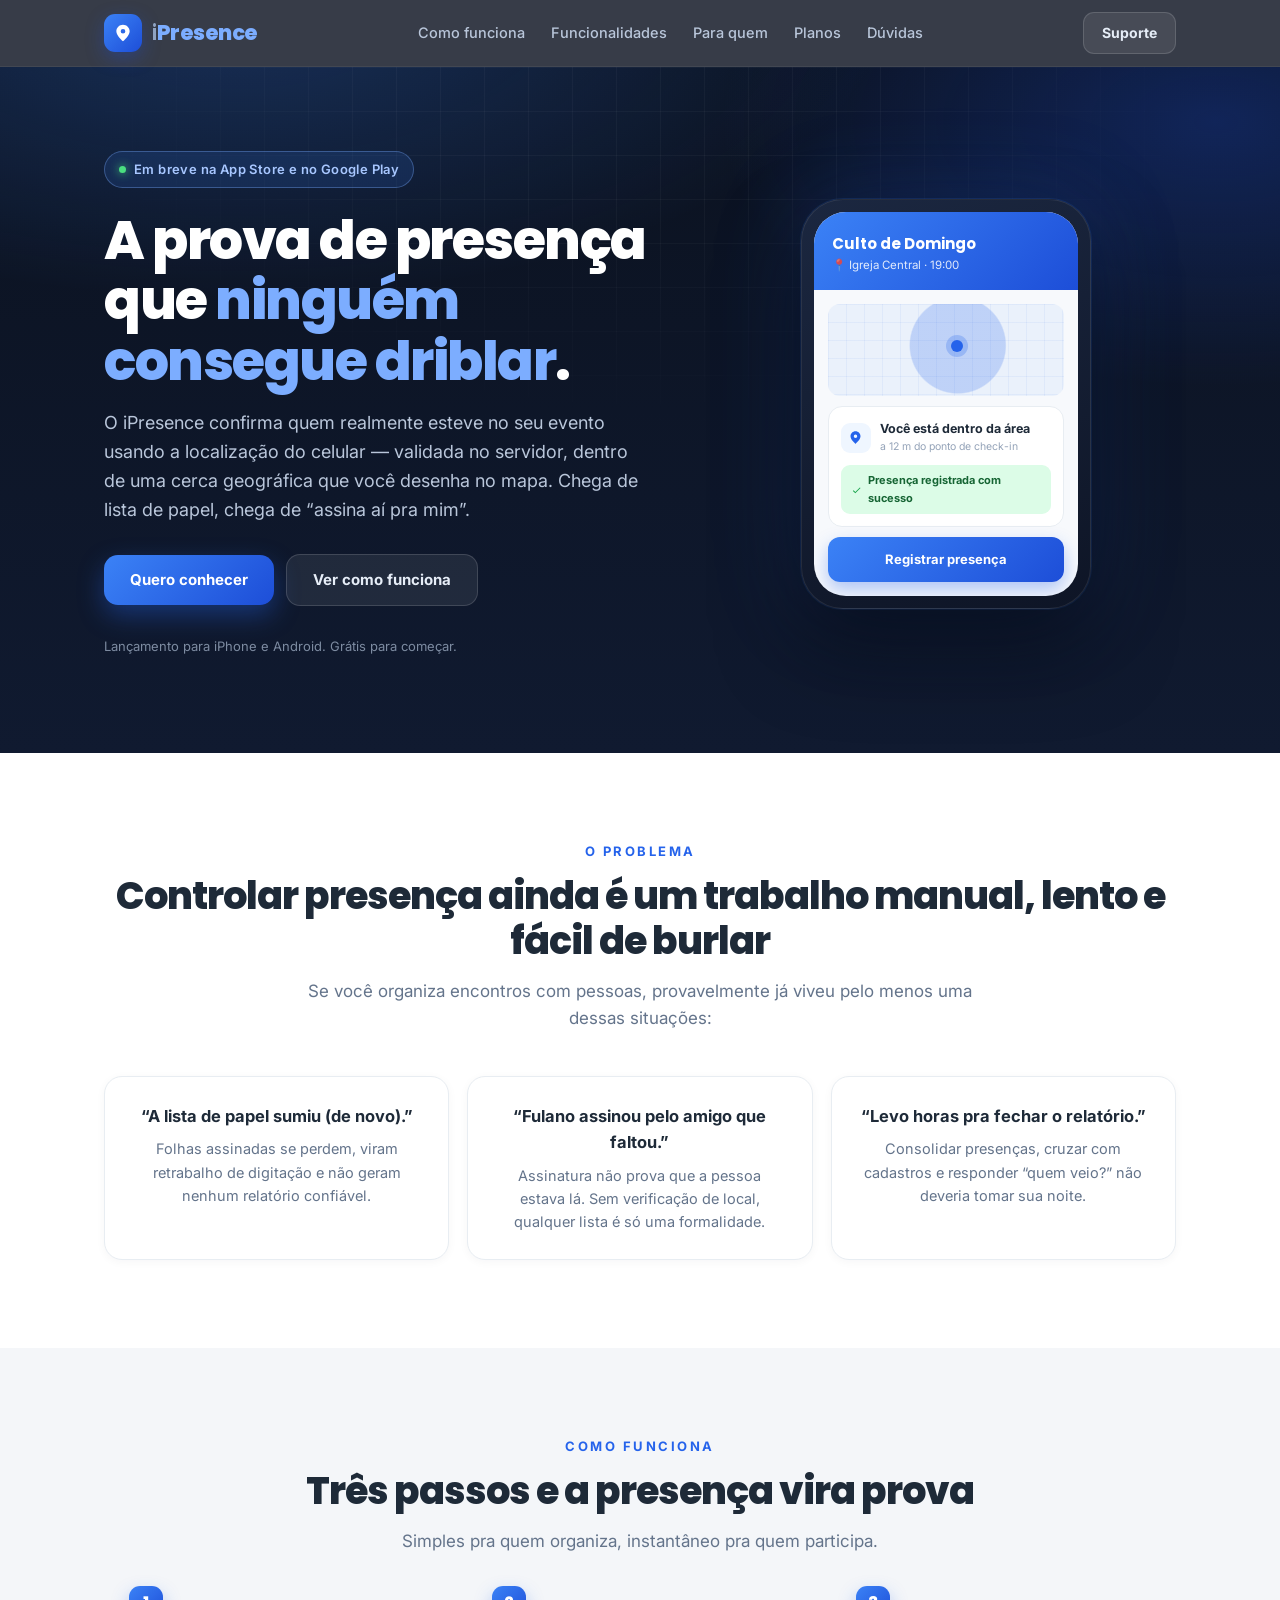
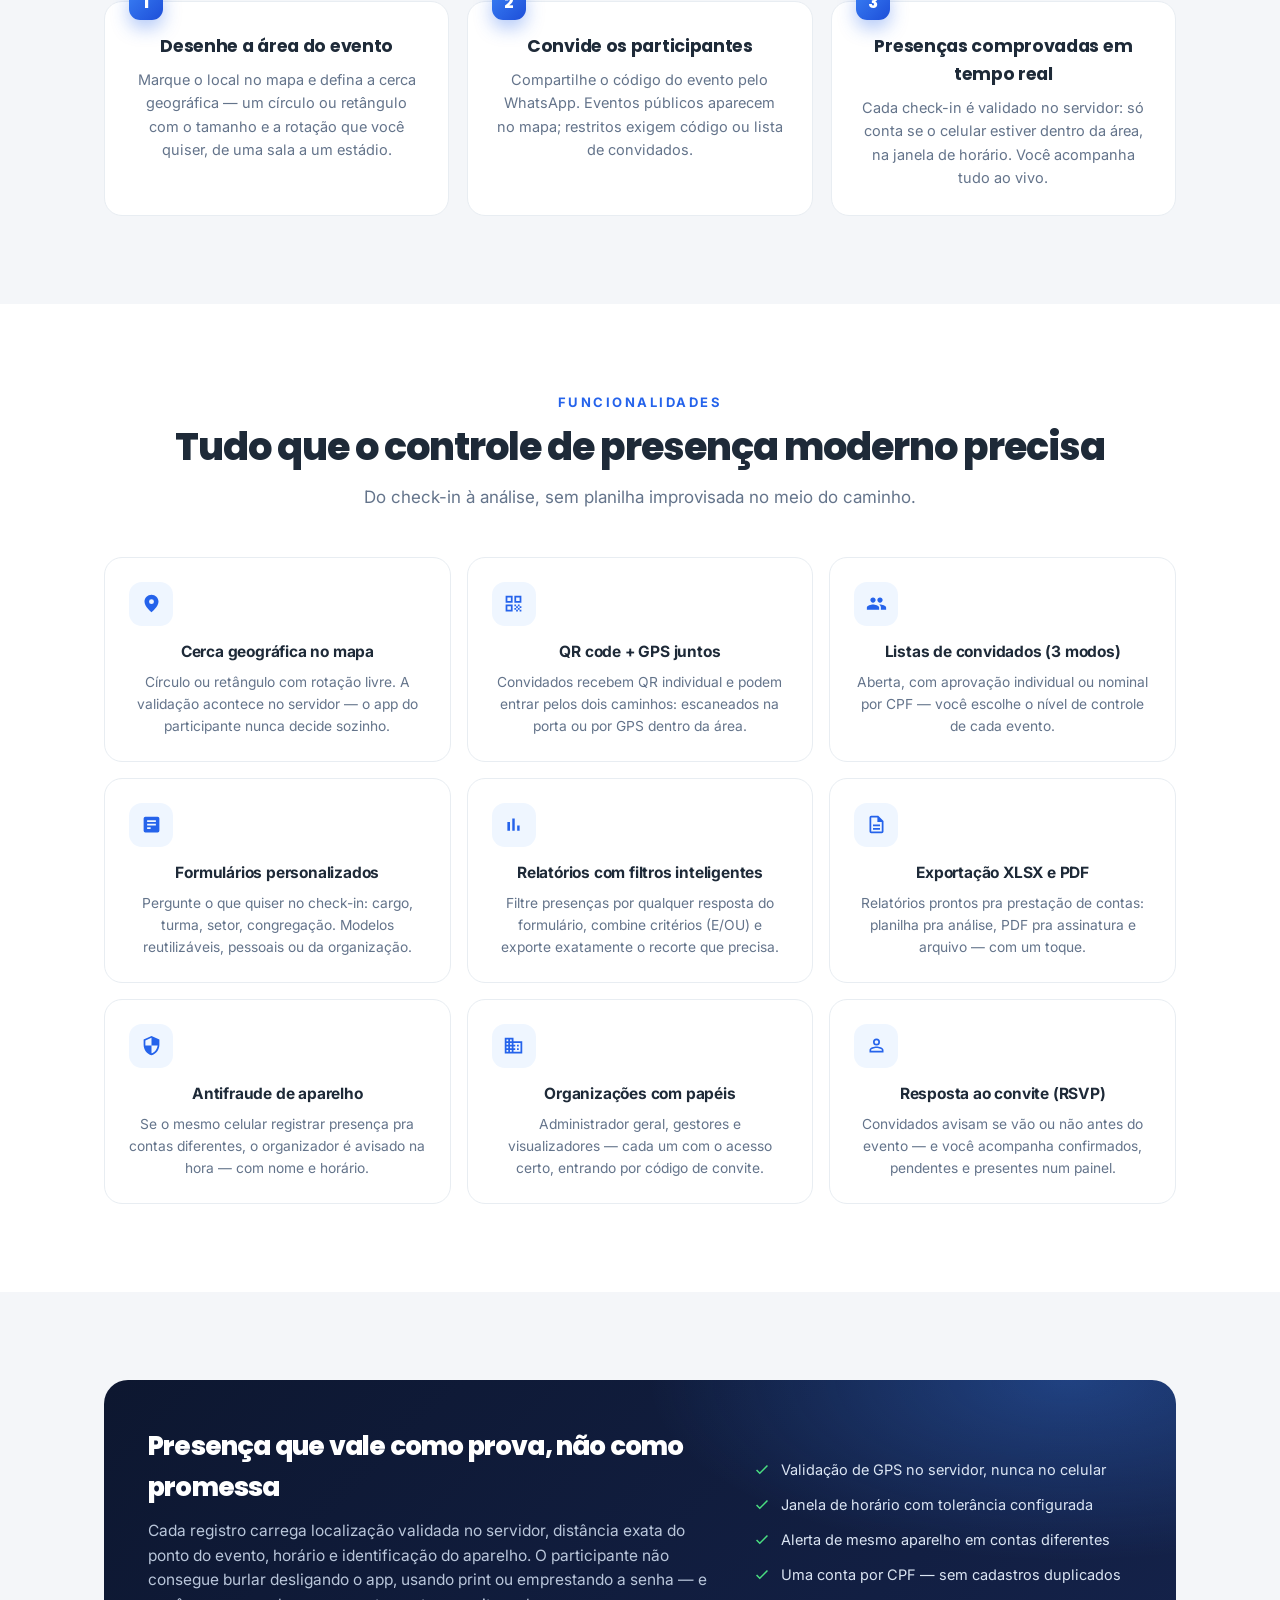
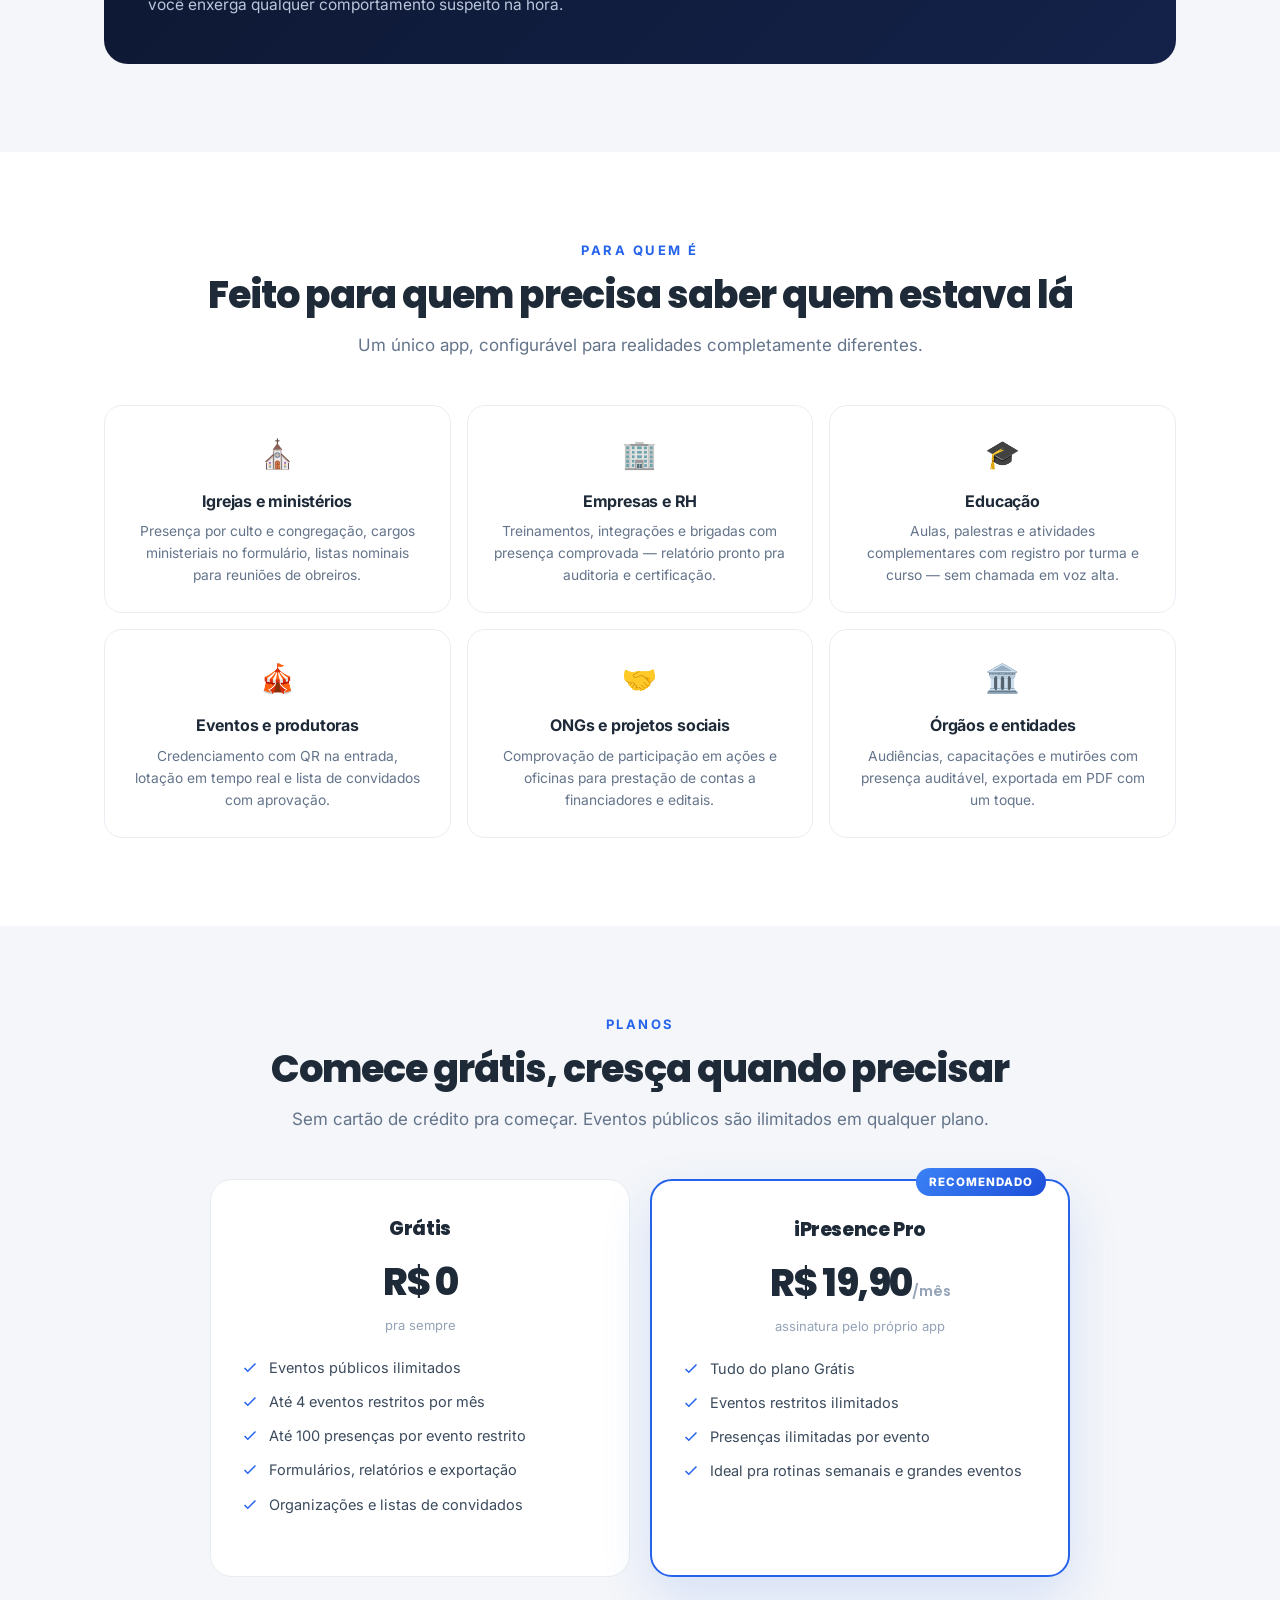
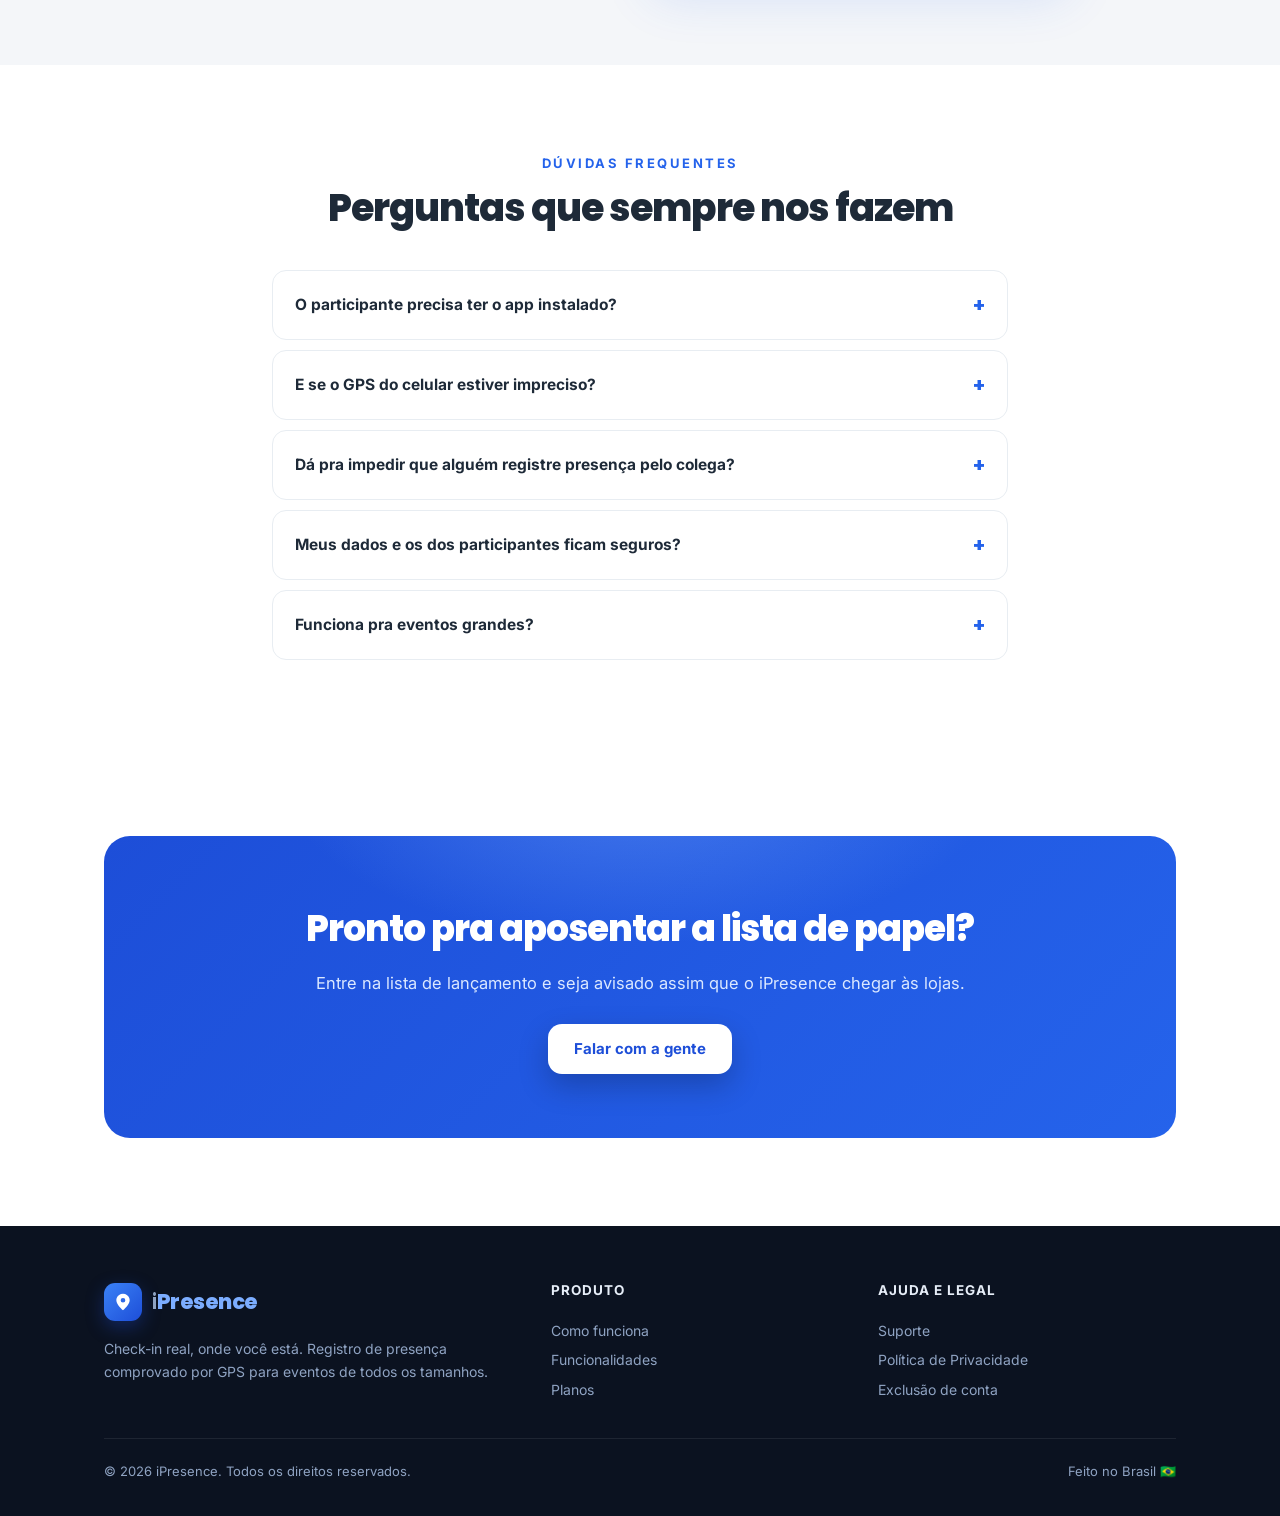
==== index.html @ e6506ba1 "Site comercial iPresence: home + privacidade + suporte + exclusao de conta" ====
<!DOCTYPE html>
<html lang="pt-BR">
<head>
  <meta charset="UTF-8" />
  <meta name="viewport" content="width=device-width, initial-scale=1" />
  <title>iPresence — Check-in real, onde você está</title>
  <meta name="description" content="Registro de presença em eventos comprovado por GPS. Cerca geográfica, QR code, listas de convidados, formulários personalizados e relatórios — para igrejas, empresas, escolas e eventos." />
  <meta property="og:title" content="iPresence — Check-in real, onde você está" />
  <meta property="og:description" content="Presença comprovada por GPS. Sem lista de papel, sem 'assina pra mim'." />
  <meta property="og:type" content="website" />
  <meta property="og:url" content="https://www.ipresence.com.br" />
  <link rel="icon" href="data:image/svg+xml,%3Csvg xmlns='http://www.w3.org/2000/svg' viewBox='0 0 64 64'%3E%3Crect width='64' height='64' rx='18' fill='%232563eb'/%3E%3Cpath d='M32 14c-8 0-14 6-14 14 0 10 14 22 14 22s14-12 14-22c0-8-6-14-14-14zm0 19a5 5 0 110-10 5 5 0 010 10z' fill='%23fff'/%3E%3C/svg%3E" />
  <link rel="preconnect" href="https://fonts.googleapis.com" />
  <link rel="preconnect" href="https://fonts.gstatic.com" crossorigin />
  <link href="https://fonts.googleapis.com/css2?family=Poppins:wght@600;700;800&family=Inter:wght@400;500;600;700&display=swap" rel="stylesheet" />
  <link rel="stylesheet" href="styles.css" />
</head>
<body>

<header class="site on-dark">
  <div class="wrap">
    <a class="brand" href="#">
      <span class="brand-badge" aria-hidden="true">
        <svg viewBox="0 0 24 24"><path d="M12 2C7.6 2 4 5.5 4 9.9 4 15.4 12 22 12 22s8-6.6 8-12.1C20 5.5 16.4 2 12 2zm0 10.7a2.8 2.8 0 110-5.6 2.8 2.8 0 010 5.6z"/></svg>
      </span>
      <span class="brand-name"><span class="i">i</span><span class="p">Presence</span></span>
    </a>
    <nav>
      <a href="#como-funciona">Como funciona</a>
      <a href="#funcionalidades">Funcionalidades</a>
      <a href="#segmentos">Para quem</a>
      <a href="#planos">Planos</a>
      <a href="#faq">Dúvidas</a>
    </nav>
    <a class="btn btn-ghost btn-sm" href="/suporte.html">Suporte</a>
  </div>
</header>

<!-- ═══ HERO ═══ -->
<section class="hero on-dark">
  <div class="wrap">
    <div>
      <span class="eyebrow"><span class="dot"></span> Em breve na App Store e no Google Play</span>
      <h1>A prova de presença que <em>ninguém consegue driblar</em>.</h1>
      <p class="lead">
        O iPresence confirma quem realmente esteve no seu evento usando a localização
        do celular — validada no servidor, dentro de uma cerca geográfica que você desenha
        no mapa. Chega de lista de papel, chega de “assina aí pra mim”.
      </p>
      <div class="cta-row">
        <a class="btn btn-primary" href="/suporte.html">Quero conhecer</a>
        <a class="btn btn-ghost" href="#como-funciona">Ver como funciona</a>
      </div>
      <p class="store-note">Lançamento para iPhone e Android. Grátis para começar.</p>
    </div>
    <div class="phone reveal">
      <div class="phone-screen">
        <div class="ps-head">
          <div class="t">Culto de Domingo</div>
          <div class="s">📍 Igreja Central · 19:00</div>
        </div>
        <div class="ps-body">
          <div class="ps-map"></div>
          <div class="ps-card">
            <div class="ps-row">
              <span class="ps-pin"><svg viewBox="0 0 24 24"><path d="M12 2C7.6 2 4 5.5 4 9.9 4 15.4 12 22 12 22s8-6.6 8-12.1C20 5.5 16.4 2 12 2zm0 10.7a2.8 2.8 0 110-5.6 2.8 2.8 0 010 5.6z"/></svg></span>
              <div>
                <div class="ps-name">Você está dentro da área</div>
                <div class="ps-meta">a 12 m do ponto de check-in</div>
              </div>
            </div>
            <div class="ps-ok">
              <svg viewBox="0 0 24 24"><path d="M9 16.2l-3.5-3.6L4 14.1 9 19 20 8l-1.4-1.4z"/></svg>
              Presença registrada com sucesso
            </div>
          </div>
          <div class="ps-btn">Registrar presença</div>
        </div>
      </div>
    </div>
  </div>
</section>

<!-- ═══ DOR ═══ -->
<section class="light" id="dor">
  <div class="wrap center reveal">
    <div class="kicker">O problema</div>
    <h2 class="title">Controlar presença ainda é um trabalho manual, lento e fácil de burlar</h2>
    <p class="sub">Se você organiza encontros com pessoas, provavelmente já viveu pelo menos uma dessas situações:</p>
    <div class="pains">
      <div class="pain reveal">
        <div class="q">“A lista de papel sumiu (de novo).”</div>
        <p>Folhas assinadas se perdem, viram retrabalho de digitação e não geram nenhum relatório confiável.</p>
      </div>
      <div class="pain reveal">
        <div class="q">“Fulano assinou pelo amigo que faltou.”</div>
        <p>Assinatura não prova que a pessoa estava lá. Sem verificação de local, qualquer lista é só uma formalidade.</p>
      </div>
      <div class="pain reveal">
        <div class="q">“Levo horas pra fechar o relatório.”</div>
        <p>Consolidar presenças, cruzar com cadastros e responder “quem veio?” não deveria tomar sua noite.</p>
      </div>
    </div>
  </div>
</section>

<!-- ═══ COMO FUNCIONA ═══ -->
<section class="light alt" id="como-funciona">
  <div class="wrap center reveal">
    <div class="kicker">Como funciona</div>
    <h2 class="title">Três passos e a presença vira prova</h2>
    <p class="sub">Simples pra quem organiza, instantâneo pra quem participa.</p>
    <div class="steps">
      <div class="step reveal">
        <span class="n">1</span>
        <h3>Desenhe a área do evento</h3>
        <p>Marque o local no mapa e defina a cerca geográfica — um círculo ou retângulo com o tamanho e a rotação que você quiser, de uma sala a um estádio.</p>
      </div>
      <div class="step reveal">
        <span class="n">2</span>
        <h3>Convide os participantes</h3>
        <p>Compartilhe o código do evento pelo WhatsApp. Eventos públicos aparecem no mapa; restritos exigem código ou lista de convidados.</p>
      </div>
      <div class="step reveal">
        <span class="n">3</span>
        <h3>Presenças comprovadas em tempo real</h3>
        <p>Cada check-in é validado no servidor: só conta se o celular estiver dentro da área, na janela de horário. Você acompanha tudo ao vivo.</p>
      </div>
    </div>
  </div>
</section>

<!-- ═══ FUNCIONALIDADES ═══ -->
<section class="light" id="funcionalidades">
  <div class="wrap center reveal">
    <div class="kicker">Funcionalidades</div>
    <h2 class="title">Tudo que o controle de presença moderno precisa</h2>
    <p class="sub">Do check-in à análise, sem planilha improvisada no meio do caminho.</p>
    <div class="features">
      <div class="feature reveal">
        <div class="ic"><svg viewBox="0 0 24 24"><path d="M12 2C7.6 2 4 5.5 4 9.9 4 15.4 12 22 12 22s8-6.6 8-12.1C20 5.5 16.4 2 12 2zm0 10.7a2.8 2.8 0 110-5.6 2.8 2.8 0 010 5.6z"/></svg></div>
        <h3>Cerca geográfica no mapa</h3>
        <p>Círculo ou retângulo com rotação livre. A validação acontece no servidor — o app do participante nunca decide sozinho.</p>
      </div>
      <div class="feature reveal">
        <div class="ic"><svg viewBox="0 0 24 24"><path d="M3 11h8V3H3v8zm2-6h4v4H5V5zM3 21h8v-8H3v8zm2-6h4v4H5v-4zM13 3v8h8V3h-8zm6 6h-4V5h4v4zM13 13h2v2h-2zM17 17h2v2h-2zM13 17h2v2h-2zM15 15h2v2h-2zM17 13h2v2h-2zM19 15h2v2h-2zM19 19h2v2h-2zM15 19h2v2h-2z"/></svg></div>
        <h3>QR code + GPS juntos</h3>
        <p>Convidados recebem QR individual e podem entrar pelos dois caminhos: escaneados na porta ou por GPS dentro da área.</p>
      </div>
      <div class="feature reveal">
        <div class="ic"><svg viewBox="0 0 24 24"><path d="M16 11c1.7 0 3-1.3 3-3s-1.3-3-3-3-3 1.3-3 3 1.3 3 3 3zm-8 0c1.7 0 3-1.3 3-3S9.7 5 8 5 5 6.3 5 8s1.3 3 3 3zm0 2c-2.3 0-7 1.2-7 3.5V19h14v-2.5c0-2.3-4.7-3.5-7-3.5zm8 0c-.3 0-.6 0-1 .1 1.2.8 2 2 2 3.4V19h6v-2.5c0-2.3-4.7-3.5-7-3.5z"/></svg></div>
        <h3>Listas de convidados (3 modos)</h3>
        <p>Aberta, com aprovação individual ou nominal por CPF — você escolhe o nível de controle de cada evento.</p>
      </div>
      <div class="feature reveal">
        <div class="ic"><svg viewBox="0 0 24 24"><path d="M19 3H5a2 2 0 00-2 2v14a2 2 0 002 2h14a2 2 0 002-2V5a2 2 0 00-2-2zm-8 14H7v-2h4v2zm6-4H7v-2h10v2zm0-4H7V7h10v2z"/></svg></div>
        <h3>Formulários personalizados</h3>
        <p>Pergunte o que quiser no check-in: cargo, turma, setor, congregação. Modelos reutilizáveis, pessoais ou da organização.</p>
      </div>
      <div class="feature reveal">
        <div class="ic"><svg viewBox="0 0 24 24"><path d="M5 9.2h3V19H5V9.2zM10.6 5h2.8v14h-2.8V5zm5.6 8H19v6h-2.8v-6z"/></svg></div>
        <h3>Relatórios com filtros inteligentes</h3>
        <p>Filtre presenças por qualquer resposta do formulário, combine critérios (E/OU) e exporte exatamente o recorte que precisa.</p>
      </div>
      <div class="feature reveal">
        <div class="ic"><svg viewBox="0 0 24 24"><path d="M14 2H6a2 2 0 00-2 2v16a2 2 0 002 2h12a2 2 0 002-2V8l-6-6zm4 18H6V4h7v5h5v11zM8 12h8v2H8v-2zm0 4h8v2H8v-2z"/></svg></div>
        <h3>Exportação XLSX e PDF</h3>
        <p>Relatórios prontos pra prestação de contas: planilha pra análise, PDF pra assinatura e arquivo — com um toque.</p>
      </div>
      <div class="feature reveal">
        <div class="ic"><svg viewBox="0 0 24 24"><path d="M12 1L3 5v6c0 5.6 3.8 10.7 9 12 5.2-1.3 9-6.4 9-12V5l-9-4zm0 10.9h7c-.5 4.1-3.3 7.9-7 9V12H5V6.3l7-3.1v8.7z"/></svg></div>
        <h3>Antifraude de aparelho</h3>
        <p>Se o mesmo celular registrar presença pra contas diferentes, o organizador é avisado na hora — com nome e horário.</p>
      </div>
      <div class="feature reveal">
        <div class="ic"><svg viewBox="0 0 24 24"><path d="M12 7V3H2v18h20V7H12zM6 19H4v-2h2v2zm0-4H4v-2h2v2zm0-4H4V9h2v2zm0-4H4V5h2v2zm4 12H8v-2h2v2zm0-4H8v-2h2v2zm0-4H8V9h2v2zm0-4H8V5h2v2zm10 12h-8v-2h2v-2h-2v-2h2v-2h-2V9h8v10zm-2-8h-2v2h2v-2zm0 4h-2v2h2v-2z"/></svg></div>
        <h3>Organizações com papéis</h3>
        <p>Administrador geral, gestores e visualizadores — cada um com o acesso certo, entrando por código de convite.</p>
      </div>
      <div class="feature reveal">
        <div class="ic"><svg viewBox="0 0 24 24"><path d="M12 5.9a2.1 2.1 0 110 4.2 2.1 2.1 0 010-4.2m0 9c3 0 6.1 1.5 6.1 2.1v1.1H5.9V17c0-.6 3.1-2.1 6.1-2.1M12 4a4 4 0 100 8 4 4 0 000-8zm0 9c-2.7 0-8 1.3-8 4v3h16v-3c0-2.7-5.3-4-8-4z"/></svg></div>
        <h3>Resposta ao convite (RSVP)</h3>
        <p>Convidados avisam se vão ou não antes do evento — e você acompanha confirmados, pendentes e presentes num painel.</p>
      </div>
    </div>
  </div>
</section>

<!-- ═══ ANTIFRAUDE BAND ═══ -->
<section class="light alt">
  <div class="wrap reveal">
    <div class="band">
      <div>
        <h3>Presença que vale como prova, não como promessa</h3>
        <p>
          Cada registro carrega localização validada no servidor, distância exata do ponto
          do evento, horário e identificação do aparelho. O participante não consegue burlar
          desligando o app, usando print ou emprestando a senha — e você enxerga qualquer
          comportamento suspeito na hora.
        </p>
      </div>
      <ul>
        <li><svg viewBox="0 0 24 24"><path d="M9 16.2l-3.5-3.6L4 14.1 9 19 20 8l-1.4-1.4z"/></svg> Validação de GPS no servidor, nunca no celular</li>
        <li><svg viewBox="0 0 24 24"><path d="M9 16.2l-3.5-3.6L4 14.1 9 19 20 8l-1.4-1.4z"/></svg> Janela de horário com tolerância configurada</li>
        <li><svg viewBox="0 0 24 24"><path d="M9 16.2l-3.5-3.6L4 14.1 9 19 20 8l-1.4-1.4z"/></svg> Alerta de mesmo aparelho em contas diferentes</li>
        <li><svg viewBox="0 0 24 24"><path d="M9 16.2l-3.5-3.6L4 14.1 9 19 20 8l-1.4-1.4z"/></svg> Uma conta por CPF — sem cadastros duplicados</li>
      </ul>
    </div>
  </div>
</section>

<!-- ═══ SEGMENTOS ═══ -->
<section class="light" id="segmentos">
  <div class="wrap center reveal">
    <div class="kicker">Para quem é</div>
    <h2 class="title">Feito para quem precisa saber quem estava lá</h2>
    <p class="sub">Um único app, configurável para realidades completamente diferentes.</p>
    <div class="segments">
      <div class="segment reveal">
        <div class="emoji">⛪</div>
        <h3>Igrejas e ministérios</h3>
        <p>Presença por culto e congregação, cargos ministeriais no formulário, listas nominais para reuniões de obreiros.</p>
      </div>
      <div class="segment reveal">
        <div class="emoji">🏢</div>
        <h3>Empresas e RH</h3>
        <p>Treinamentos, integrações e brigadas com presença comprovada — relatório pronto pra auditoria e certificação.</p>
      </div>
      <div class="segment reveal">
        <div class="emoji">🎓</div>
        <h3>Educação</h3>
        <p>Aulas, palestras e atividades complementares com registro por turma e curso — sem chamada em voz alta.</p>
      </div>
      <div class="segment reveal">
        <div class="emoji">🎪</div>
        <h3>Eventos e produtoras</h3>
        <p>Credenciamento com QR na entrada, lotação em tempo real e lista de convidados com aprovação.</p>
      </div>
      <div class="segment reveal">
        <div class="emoji">🤝</div>
        <h3>ONGs e projetos sociais</h3>
        <p>Comprovação de participação em ações e oficinas para prestação de contas a financiadores e editais.</p>
      </div>
      <div class="segment reveal">
        <div class="emoji">🏛️</div>
        <h3>Órgãos e entidades</h3>
        <p>Audiências, capacitações e mutirões com presença auditável, exportada em PDF com um toque.</p>
      </div>
    </div>
  </div>
</section>

<!-- ═══ PLANOS ═══ -->
<section class="light alt" id="planos">
  <div class="wrap center reveal">
    <div class="kicker">Planos</div>
    <h2 class="title">Comece grátis, cresça quando precisar</h2>
    <p class="sub">Sem cartão de crédito pra começar. Eventos públicos são ilimitados em qualquer plano.</p>
    <div class="plans">
      <div class="plan reveal">
        <h3>Grátis</h3>
        <div class="price">R$ 0</div>
        <div class="per">pra sempre</div>
        <ul>
          <li><svg viewBox="0 0 24 24"><path d="M9 16.2l-3.5-3.6L4 14.1 9 19 20 8l-1.4-1.4z"/></svg> Eventos públicos ilimitados</li>
          <li><svg viewBox="0 0 24 24"><path d="M9 16.2l-3.5-3.6L4 14.1 9 19 20 8l-1.4-1.4z"/></svg> Até 4 eventos restritos por mês</li>
          <li><svg viewBox="0 0 24 24"><path d="M9 16.2l-3.5-3.6L4 14.1 9 19 20 8l-1.4-1.4z"/></svg> Até 100 presenças por evento restrito</li>
          <li><svg viewBox="0 0 24 24"><path d="M9 16.2l-3.5-3.6L4 14.1 9 19 20 8l-1.4-1.4z"/></svg> Formulários, relatórios e exportação</li>
          <li><svg viewBox="0 0 24 24"><path d="M9 16.2l-3.5-3.6L4 14.1 9 19 20 8l-1.4-1.4z"/></svg> Organizações e listas de convidados</li>
        </ul>
      </div>
      <div class="plan pro reveal">
        <span class="tag">RECOMENDADO</span>
        <h3>iPresence Pro</h3>
        <div class="price">R$ 19,90<small>/mês</small></div>
        <div class="per">assinatura pelo próprio app</div>
        <ul>
          <li><svg viewBox="0 0 24 24"><path d="M9 16.2l-3.5-3.6L4 14.1 9 19 20 8l-1.4-1.4z"/></svg> Tudo do plano Grátis</li>
          <li><svg viewBox="0 0 24 24"><path d="M9 16.2l-3.5-3.6L4 14.1 9 19 20 8l-1.4-1.4z"/></svg> Eventos restritos ilimitados</li>
          <li><svg viewBox="0 0 24 24"><path d="M9 16.2l-3.5-3.6L4 14.1 9 19 20 8l-1.4-1.4z"/></svg> Presenças ilimitadas por evento</li>
          <li><svg viewBox="0 0 24 24"><path d="M9 16.2l-3.5-3.6L4 14.1 9 19 20 8l-1.4-1.4z"/></svg> Ideal pra rotinas semanais e grandes eventos</li>
        </ul>
      </div>
    </div>
  </div>
</section>

<!-- ═══ FAQ ═══ -->
<section class="light" id="faq">
  <div class="wrap center reveal">
    <div class="kicker">Dúvidas frequentes</div>
    <h2 class="title">Perguntas que sempre nos fazem</h2>
    <div class="faq">
      <details class="reveal">
        <summary>O participante precisa ter o app instalado?</summary>
        <p>Sim — é o app que comprova a localização com segurança. O cadastro é gratuito, leva menos de um minuto e vale pra qualquer evento que a pessoa participar depois.</p>
      </details>
      <details class="reveal">
        <summary>E se o GPS do celular estiver impreciso?</summary>
        <p>Você controla o tamanho da cerca do evento — dá pra acomodar a imprecisão típica do GPS. A distância exata de cada registro fica salva no relatório, com transparência total.</p>
      </details>
      <details class="reveal">
        <summary>Dá pra impedir que alguém registre presença pelo colega?</summary>
        <p>Cada conta é única por CPF, e o iPresence detecta quando o mesmo aparelho registra presença pra contas diferentes no mesmo evento — o organizador é alertado com nome e horário.</p>
      </details>
      <details class="reveal">
        <summary>Meus dados e os dos participantes ficam seguros?</summary>
        <p>Sim. A localização só é registrada no momento do check-in (nunca rastreamos em segundo plano), os dados trafegam criptografados e seguimos a LGPD. Veja a <a href="/privacidade.html">Política de Privacidade</a>.</p>
      </details>
      <details class="reveal">
        <summary>Funciona pra eventos grandes?</summary>
        <p>Sim — cercas de até vários quilômetros, credenciamento por QR na entrada, lotação em tempo real e relatórios que aguentam milhares de registros.</p>
      </details>
    </div>
  </div>
</section>

<!-- ═══ CTA FINAL ═══ -->
<section class="light">
  <div class="wrap reveal">
    <div class="cta-final">
      <h2>Pronto pra aposentar a lista de papel?</h2>
      <p>Entre na lista de lançamento e seja avisado assim que o iPresence chegar às lojas.</p>
      <a class="btn btn-primary" href="/suporte.html">Falar com a gente</a>
    </div>
  </div>
</section>

<footer class="site on-dark">
  <div class="wrap">
    <div class="cols">
      <div>
        <a class="brand" href="#">
          <span class="brand-badge" aria-hidden="true">
            <svg viewBox="0 0 24 24"><path d="M12 2C7.6 2 4 5.5 4 9.9 4 15.4 12 22 12 22s8-6.6 8-12.1C20 5.5 16.4 2 12 2zm0 10.7a2.8 2.8 0 110-5.6 2.8 2.8 0 010 5.6z"/></svg>
          </span>
          <span class="brand-name"><span class="i">i</span><span class="p">Presence</span></span>
        </a>
        <p style="margin-top:14px;font-size:14px;max-width:26rem;">
          Check-in real, onde você está. Registro de presença comprovado por GPS
          para eventos de todos os tamanhos.
        </p>
      </div>
      <div>
        <h4>Produto</h4>
        <ul>
          <li><a href="#como-funciona">Como funciona</a></li>
          <li><a href="#funcionalidades">Funcionalidades</a></li>
          <li><a href="#planos">Planos</a></li>
        </ul>
      </div>
      <div>
        <h4>Ajuda e legal</h4>
        <ul>
          <li><a href="/suporte.html">Suporte</a></li>
          <li><a href="/privacidade.html">Política de Privacidade</a></li>
          <li><a href="/exclusao-de-conta.html">Exclusão de conta</a></li>
        </ul>
      </div>
    </div>
    <div class="foot-note">
      <span>© 2026 iPresence. Todos os direitos reservados.</span>
      <span>Feito no Brasil 🇧🇷</span>
    </div>
  </div>
</footer>

<script>
  // revela as seções conforme entram na tela
  const io = new IntersectionObserver(
    (entries) => entries.forEach((e) => e.isIntersecting && e.target.classList.add("in")),
    { threshold: 0.12 }
  );
  document.querySelectorAll(".reveal").forEach((el) => io.observe(el));
</script>
</body>
</html>
---- styles.css ----
/* ── iPresence — identidade do site ─────────────────────────────── */
:root {
  --navy: #0b1220;
  --navy-2: #101a30;
  --blue: #2563eb;
  --blue-2: #3b82f6;
  --blue-3: #1d4ed8;
  --ink: #1e2a38;
  --slate: #64748b;
  --slate-3: #94a3b8;
  --mist: #f4f6f9;
  --line: #e8edf2;
  --white: #ffffff;
  --radius: 18px;
  --brand: "Poppins", sans-serif;
  --body: "Inter", system-ui, sans-serif;
}

* { margin: 0; padding: 0; box-sizing: border-box; }
html { scroll-behavior: smooth; }
body {
  font-family: var(--body);
  color: var(--ink);
  background: var(--white);
  line-height: 1.6;
  -webkit-font-smoothing: antialiased;
}
img, svg { display: block; max-width: 100%; }
a { color: inherit; text-decoration: none; }
ul { list-style: none; }

.wrap { max-width: 1120px; margin: 0 auto; padding: 0 24px; }

/* ── marca ── */
.brand { display: inline-flex; align-items: center; gap: 10px; }
.brand-badge {
  width: 38px; height: 38px; border-radius: 11px; flex: none;
  display: grid; place-items: center;
  background: linear-gradient(135deg, var(--blue-2), var(--blue-3));
  box-shadow: 0 6px 18px rgba(29, 78, 216, 0.35);
}
.brand-badge svg { width: 20px; height: 20px; fill: #fff; }
.brand-name { font-family: var(--brand); letter-spacing: -0.5px; font-size: 21px; }
.brand-name .i { font-weight: 600; color: var(--slate-3); }
.brand-name .p { font-weight: 800; color: var(--blue); }
.on-dark .brand-name .i { color: #8fa3c2; }
.on-dark .brand-name .p { color: #7cadff; }

/* ── header ── */
header.site {
  position: sticky; top: 0; z-index: 50;
  background: rgba(11, 18, 32, 0.82);
  backdrop-filter: blur(12px);
  border-bottom: 1px solid rgba(255, 255, 255, 0.06);
}
header.site .wrap { display: flex; align-items: center; justify-content: space-between; height: 66px; }
header.site nav { display: flex; gap: 26px; }
header.site nav a { color: #b9c6da; font-size: 14.5px; font-weight: 500; transition: color .2s; }
header.site nav a:hover { color: #fff; }
.btn {
  display: inline-flex; align-items: center; justify-content: center; gap: 8px;
  border-radius: 14px; padding: 13px 26px; font-weight: 700; font-size: 15px;
  transition: transform .15s, box-shadow .2s, background .2s; cursor: pointer; border: 0;
}
.btn-primary {
  background: linear-gradient(135deg, var(--blue-2), var(--blue-3)); color: #fff;
  box-shadow: 0 10px 26px rgba(37, 99, 235, 0.38);
}
.btn-primary:hover { transform: translateY(-2px); box-shadow: 0 14px 32px rgba(37, 99, 235, 0.45); }
.btn-ghost { background: rgba(255,255,255,0.08); color: #e6edf7; border: 1px solid rgba(255,255,255,0.14); }
.btn-ghost:hover { background: rgba(255,255,255,0.14); }
.btn-sm { padding: 9px 18px; font-size: 14px; border-radius: 11px; }

/* ── hero ── */
.hero {
  position: relative; overflow: hidden; color: #fff;
  background:
    radial-gradient(1100px 500px at 18% -10%, rgba(59, 130, 246, 0.28), transparent 60%),
    radial-gradient(900px 480px at 95% 8%, rgba(29, 78, 216, 0.30), transparent 55%),
    linear-gradient(180deg, var(--navy) 0%, var(--navy-2) 100%);
}
.hero::before {
  content: ""; position: absolute; inset: 0; pointer-events: none;
  background-image:
    linear-gradient(rgba(255,255,255,0.035) 1px, transparent 1px),
    linear-gradient(90deg, rgba(255,255,255,0.035) 1px, transparent 1px);
  background-size: 44px 44px;
  mask-image: radial-gradient(800px 500px at 50% 0%, #000 30%, transparent 75%);
}
.hero .wrap {
  position: relative; display: grid; grid-template-columns: 1.1fr 0.9fr;
  gap: 48px; align-items: center; padding-top: 84px; padding-bottom: 96px;
}
.eyebrow {
  display: inline-flex; align-items: center; gap: 8px;
  background: rgba(59, 130, 246, 0.14); border: 1px solid rgba(124, 173, 255, 0.35);
  color: #a8c7ff; font-size: 13px; font-weight: 600; letter-spacing: 0.4px;
  padding: 7px 14px; border-radius: 999px; margin-bottom: 22px;
}
.eyebrow .dot { width: 7px; height: 7px; border-radius: 50%; background: #4ade80; box-shadow: 0 0 10px #4ade80; }
.hero h1 {
  font-family: var(--brand); font-weight: 800; letter-spacing: -1.5px;
  font-size: clamp(34px, 5vw, 54px); line-height: 1.12; margin-bottom: 18px;
}
.hero h1 em { font-style: normal; color: #7cadff; }
.hero .lead { color: #b9c6da; font-size: 18px; max-width: 34rem; margin-bottom: 30px; }
.hero .cta-row { display: flex; flex-wrap: wrap; gap: 12px; align-items: center; margin-bottom: 30px; }
.store-note { color: #7d8ba1; font-size: 13px; }
.hero-stats { display: flex; gap: 34px; }
.hero-stats b { display: block; font-family: var(--brand); font-size: 22px; letter-spacing: -0.5px; }
.hero-stats span { color: #8fa3c2; font-size: 13px; }

/* mockup de celular em CSS puro */
.phone {
  width: 290px; margin: 0 auto; border-radius: 42px; padding: 12px;
  background: linear-gradient(160deg, #1b2740, #0e1526);
  border: 1px solid rgba(255,255,255,0.09);
  box-shadow: 0 40px 80px rgba(0, 0, 0, 0.5), 0 0 0 1px rgba(59,130,246,.15), 0 0 90px rgba(37, 99, 235, 0.22);
  transform: rotate(2.5deg);
}
.phone-screen { border-radius: 32px; overflow: hidden; background: #f7f9fc; }
.ps-head { background: linear-gradient(135deg, var(--blue-2), var(--blue-3)); color: #fff; padding: 20px 18px 16px; }
.ps-head .t { font-family: var(--brand); font-weight: 700; font-size: 15px; }
.ps-head .s { font-size: 11.5px; opacity: 0.85; }
.ps-body { padding: 14px; display: grid; gap: 10px; }
.ps-card { background: #fff; border: 1px solid var(--line); border-radius: 14px; padding: 12px; }
.ps-row { display: flex; align-items: center; gap: 9px; }
.ps-pin { width: 30px; height: 30px; border-radius: 9px; background: #eff6ff; display: grid; place-items: center; }
.ps-pin svg { width: 15px; height: 15px; fill: var(--blue); }
.ps-name { font-size: 12.5px; font-weight: 700; color: var(--ink); }
.ps-meta { font-size: 10.5px; color: var(--slate-3); }
.ps-ok {
  margin-top: 9px; background: #dcfce7; color: #166534; border-radius: 9px;
  font-size: 11px; font-weight: 700; padding: 7px 10px; display: flex; gap: 6px; align-items: center;
}
.ps-ok svg { width: 12px; height: 12px; fill: #16a34a; }
.ps-btn {
  background: linear-gradient(135deg, var(--blue-2), var(--blue-3)); color: #fff; text-align: center;
  border-radius: 12px; padding: 12px; font-weight: 700; font-size: 13px;
  box-shadow: 0 8px 18px rgba(37, 99, 235, 0.35);
}
.ps-map {
  height: 92px; border-radius: 12px; position: relative; overflow: hidden;
  background:
    radial-gradient(circle at 55% 45%, rgba(37, 99, 235, 0.22) 0 34%, transparent 35%),
    linear-gradient(rgba(37,99,235,0.06) 1px, transparent 1px),
    linear-gradient(90deg, rgba(37,99,235,0.06) 1px, transparent 1px),
    #eaf1fb;
  background-size: auto, 18px 18px, 18px 18px, auto;
}
.ps-map::after {
  content: ""; position: absolute; left: 55%; top: 45%; width: 12px; height: 12px;
  transform: translate(-50%, -50%); border-radius: 50%;
  background: var(--blue); box-shadow: 0 0 0 5px rgba(37, 99, 235, 0.25);
}

/* ── seções claras ── */
section.light { padding: 88px 0; }
section.alt { background: var(--mist); }
.kicker {
  font-size: 13px; font-weight: 700; letter-spacing: 2.5px; text-transform: uppercase;
  color: var(--blue); margin-bottom: 12px;
}
h2.title {
  font-family: var(--brand); font-weight: 800; letter-spacing: -1px;
  font-size: clamp(26px, 3.6vw, 38px); line-height: 1.18; margin-bottom: 14px;
}
.sub { color: var(--slate); font-size: 17px; max-width: 44rem; }
.center { text-align: center; }
.center .sub { margin: 0 auto; }

/* dores */
.pains { display: grid; grid-template-columns: repeat(3, 1fr); gap: 18px; margin-top: 44px; }
.pain {
  background: #fff; border: 1px solid var(--line); border-radius: var(--radius);
  padding: 26px; box-shadow: 0 2px 10px rgba(15, 23, 42, 0.04);
}
.pain .q { font-weight: 700; font-size: 16.5px; margin-bottom: 8px; }
.pain p { color: var(--slate); font-size: 14.5px; }

/* passos */
.steps { display: grid; grid-template-columns: repeat(3, 1fr); gap: 18px; margin-top: 46px; }
.step {
  position: relative; background: #fff; border: 1px solid var(--line);
  border-radius: var(--radius); padding: 30px 26px 26px;
}
.step .n {
  position: absolute; top: -16px; left: 24px; width: 34px; height: 34px; border-radius: 11px;
  display: grid; place-items: center; color: #fff; font-family: var(--brand); font-weight: 800;
  background: linear-gradient(135deg, var(--blue-2), var(--blue-3));
  box-shadow: 0 8px 18px rgba(37, 99, 235, 0.35);
}
.step h3 { font-family: var(--brand); font-weight: 700; letter-spacing: -0.3px; font-size: 17.5px; margin-bottom: 8px; }
.step p { color: var(--slate); font-size: 14.5px; }

/* funcionalidades */
.features { display: grid; grid-template-columns: repeat(3, 1fr); gap: 16px; margin-top: 46px; }
.feature {
  background: #fff; border: 1px solid var(--line); border-radius: var(--radius);
  padding: 24px; transition: transform .18s, box-shadow .2s, border-color .2s;
}
.feature:hover { transform: translateY(-4px); box-shadow: 0 16px 34px rgba(15, 23, 42, 0.08); border-color: #cfdcff; }
.feature .ic {
  width: 44px; height: 44px; border-radius: 13px; display: grid; place-items: center;
  background: #eff6ff; margin-bottom: 14px;
}
.feature .ic svg { width: 21px; height: 21px; fill: var(--blue); }
.feature h3 { font-size: 15.5px; font-weight: 700; margin-bottom: 6px; letter-spacing: -0.2px; }
.feature p { color: var(--slate); font-size: 13.8px; }

/* faixa antifraude */
.band {
  color: #fff; border-radius: 24px; padding: 46px 44px; position: relative; overflow: hidden;
  background:
    radial-gradient(700px 300px at 90% 0%, rgba(59, 130, 246, 0.35), transparent 60%),
    linear-gradient(135deg, #0d1730, #14224a);
  display: grid; grid-template-columns: 1.2fr 0.8fr; gap: 36px; align-items: center;
}
.band h3 { font-family: var(--brand); font-weight: 800; letter-spacing: -0.8px; font-size: 26px; margin-bottom: 10px; }
.band p { color: #b9c6da; font-size: 15.5px; }
.band ul { display: grid; gap: 12px; }
.band li { display: flex; gap: 10px; align-items: flex-start; font-size: 14.5px; color: #dbe5f3; }
.band li svg { width: 18px; height: 18px; fill: #4ade80; flex: none; margin-top: 2px; }

/* segmentos */
.segments { display: grid; grid-template-columns: repeat(3, 1fr); gap: 16px; margin-top: 46px; }
.segment {
  border-radius: var(--radius); padding: 26px; background: #fff; border: 1px solid var(--line);
  transition: transform .18s, box-shadow .2s;
}
.segment:hover { transform: translateY(-4px); box-shadow: 0 16px 34px rgba(15, 23, 42, 0.08); }
.segment .emoji { font-size: 28px; margin-bottom: 12px; }
.segment h3 { font-size: 16px; font-weight: 700; margin-bottom: 6px; letter-spacing: -0.2px; }
.segment p { color: var(--slate); font-size: 13.8px; }

/* planos */
.plans { display: grid; grid-template-columns: repeat(2, minmax(0, 420px)); justify-content: center; gap: 20px; margin-top: 46px; }
.plan { background: #fff; border: 1px solid var(--line); border-radius: 22px; padding: 34px 30px; position: relative; }
.plan.pro { border: 2px solid var(--blue); box-shadow: 0 20px 50px rgba(37, 99, 235, 0.15); }
.plan .tag {
  position: absolute; top: -13px; right: 22px; background: linear-gradient(135deg, var(--blue-2), var(--blue-3));
  color: #fff; font-size: 11.5px; font-weight: 800; letter-spacing: 1px; padding: 5px 13px; border-radius: 999px;
}
.plan h3 { font-family: var(--brand); font-weight: 800; font-size: 19px; letter-spacing: -0.4px; }
.plan .price { font-family: var(--brand); font-weight: 800; font-size: 38px; letter-spacing: -1.5px; margin: 8px 0 2px; }
.plan .price small { font-size: 14px; color: var(--slate-3); font-weight: 600; letter-spacing: 0; }
.plan .per { color: var(--slate-3); font-size: 13px; margin-bottom: 20px; }
.plan ul { display: grid; gap: 11px; margin-bottom: 26px; }
.plan li { display: flex; gap: 10px; align-items: flex-start; font-size: 14.5px; color: #3b4a5c; }
.plan li svg { width: 18px; height: 18px; fill: var(--blue); flex: none; margin-top: 2px; }

/* FAQ */
.faq { max-width: 46rem; margin: 40px auto 0; display: grid; gap: 10px; }
.faq details { background: #fff; border: 1px solid var(--line); border-radius: 14px; padding: 18px 22px; }
.faq summary { cursor: pointer; font-weight: 700; font-size: 15.5px; list-style: none; display: flex; justify-content: space-between; align-items: center; }
.faq summary::after { content: "+"; font-family: var(--brand); font-size: 20px; color: var(--blue); transition: transform .2s; }
.faq details[open] summary::after { transform: rotate(45deg); }
.faq details p { color: var(--slate); font-size: 14.5px; margin-top: 10px; }

/* CTA final */
.cta-final {
  color: #fff; text-align: center; border-radius: 26px; padding: 64px 30px; overflow: hidden; position: relative;
  background:
    radial-gradient(600px 280px at 50% -20%, rgba(124, 173, 255, 0.4), transparent 60%),
    linear-gradient(135deg, var(--blue-3), var(--blue));
}
.cta-final h2 { font-family: var(--brand); font-weight: 800; letter-spacing: -1px; font-size: clamp(26px, 3.4vw, 36px); margin-bottom: 12px; }
.cta-final p { color: #dbe8ff; font-size: 16.5px; margin-bottom: 28px; }
.cta-final .btn-primary { background: #fff; color: var(--blue-3); box-shadow: 0 12px 30px rgba(0, 0, 0, 0.22); }

/* footer */
footer.site { background: var(--navy); color: #8fa3c2; padding: 54px 0 34px; }
footer.site .cols { display: grid; grid-template-columns: 1.4fr 1fr 1fr; gap: 30px; margin-bottom: 34px; }
footer.site h4 { color: #e6edf7; font-size: 13.5px; font-weight: 700; letter-spacing: 1px; text-transform: uppercase; margin-bottom: 14px; }
footer.site a { font-size: 14px; line-height: 2.1; transition: color .2s; }
footer.site a:hover { color: #fff; }
footer.site .foot-note { border-top: 1px solid rgba(255,255,255,0.08); padding-top: 22px; font-size: 13px; display: flex; justify-content: space-between; flex-wrap: wrap; gap: 10px; }

/* páginas internas (privacidade, suporte, exclusão) */
.doc { max-width: 760px; margin: 0 auto; padding: 64px 24px 90px; }
.doc h1 { font-family: var(--brand); font-weight: 800; letter-spacing: -1px; font-size: 32px; margin-bottom: 6px; }
.doc .updated { color: var(--slate-3); font-size: 13.5px; margin-bottom: 34px; }
.doc h2 { font-family: var(--brand); font-weight: 700; letter-spacing: -0.4px; font-size: 20px; margin: 34px 0 10px; }
.doc p, .doc li { color: #3b4a5c; font-size: 15px; }
.doc ul { list-style: disc; padding-left: 22px; display: grid; gap: 6px; }
.doc a { color: var(--blue); font-weight: 600; }
.doc .box { background: var(--mist); border: 1px solid var(--line); border-radius: 14px; padding: 18px 22px; margin: 18px 0; }

/* animação de entrada */
.reveal { opacity: 0; transform: translateY(18px); transition: opacity .6s ease, transform .6s ease; }
.reveal.in { opacity: 1; transform: none; }

/* responsivo */
@media (max-width: 960px) {
  .hero .wrap { grid-template-columns: 1fr; padding-top: 60px; padding-bottom: 64px; }
  .phone { transform: none; margin-top: 10px; }
  .pains, .steps, .features, .segments { grid-template-columns: 1fr 1fr; }
  .band { grid-template-columns: 1fr; padding: 36px 28px; }
  footer.site .cols { grid-template-columns: 1fr 1fr; }
}
@media (max-width: 640px) {
  header.site nav { display: none; }
  .pains, .steps, .features, .segments, .plans { grid-template-columns: 1fr; }
  section.light { padding: 64px 0; }
  .hero-stats { gap: 22px; }
}
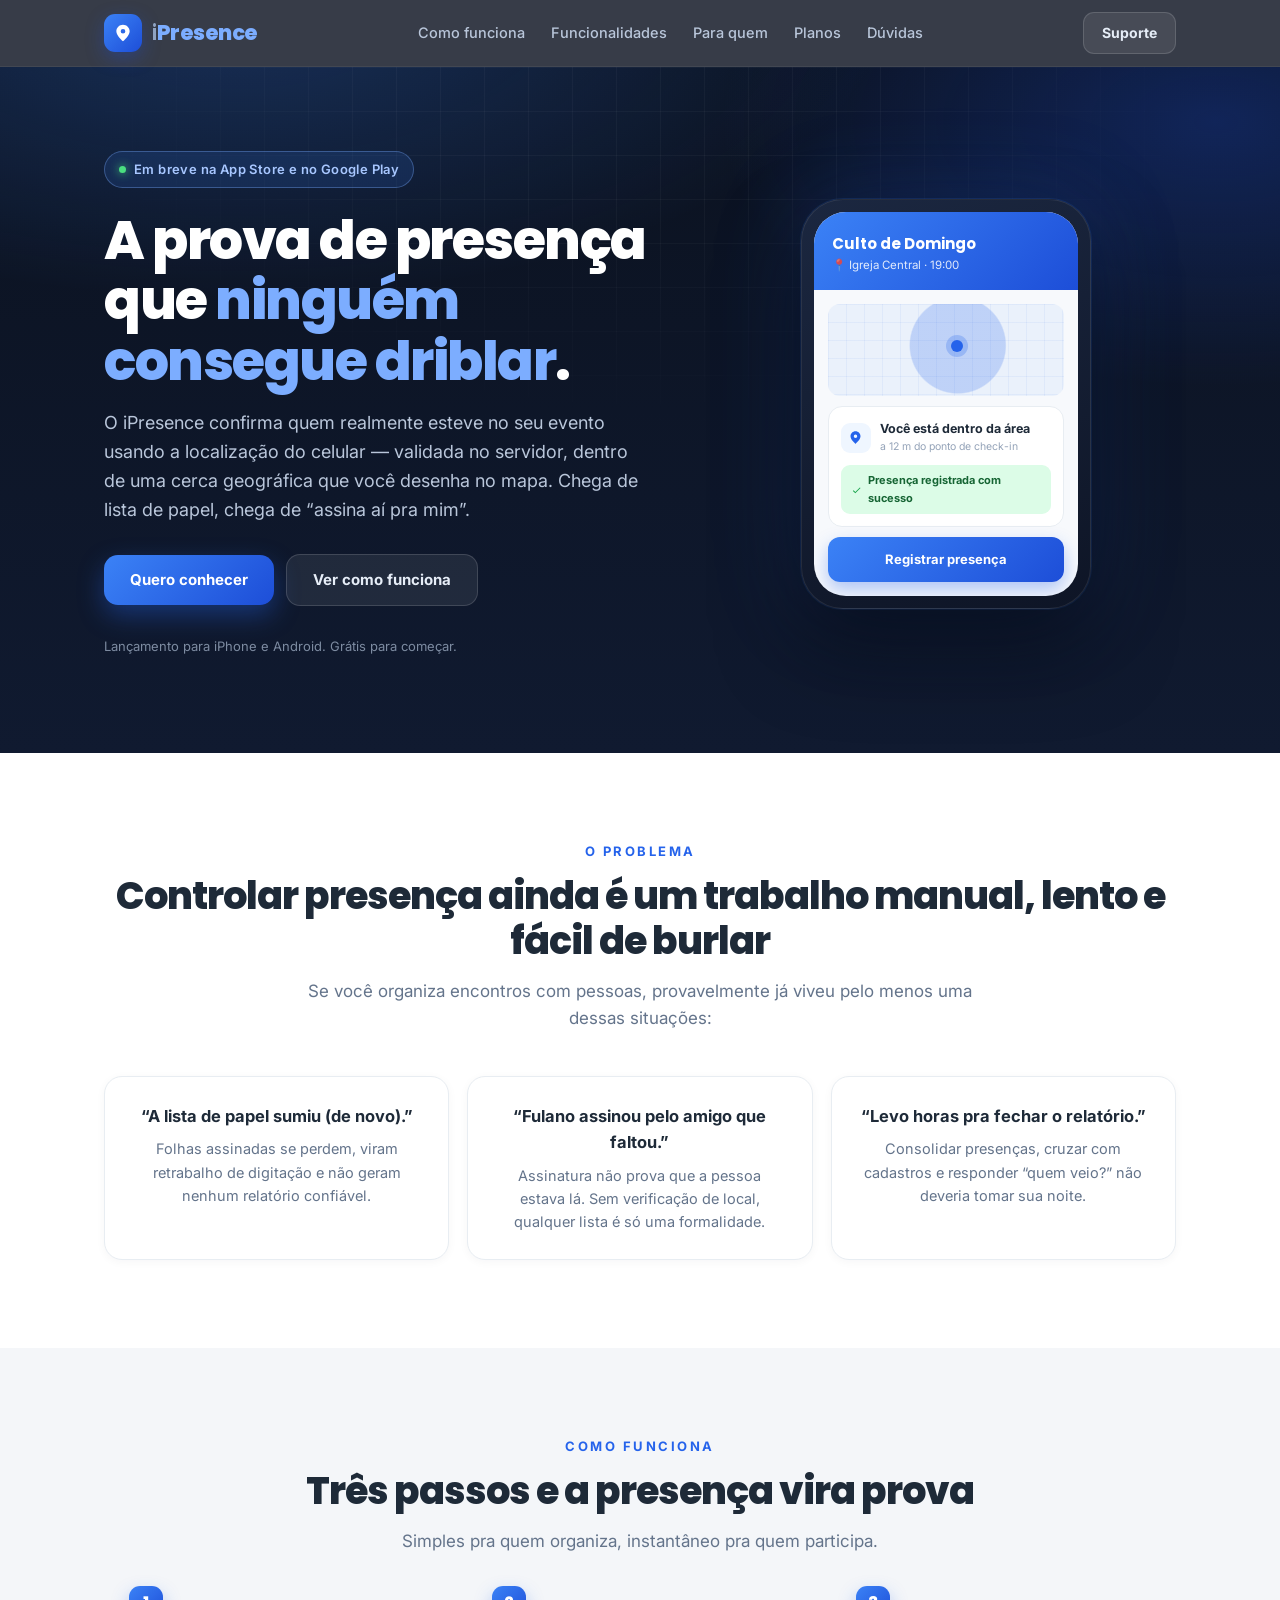
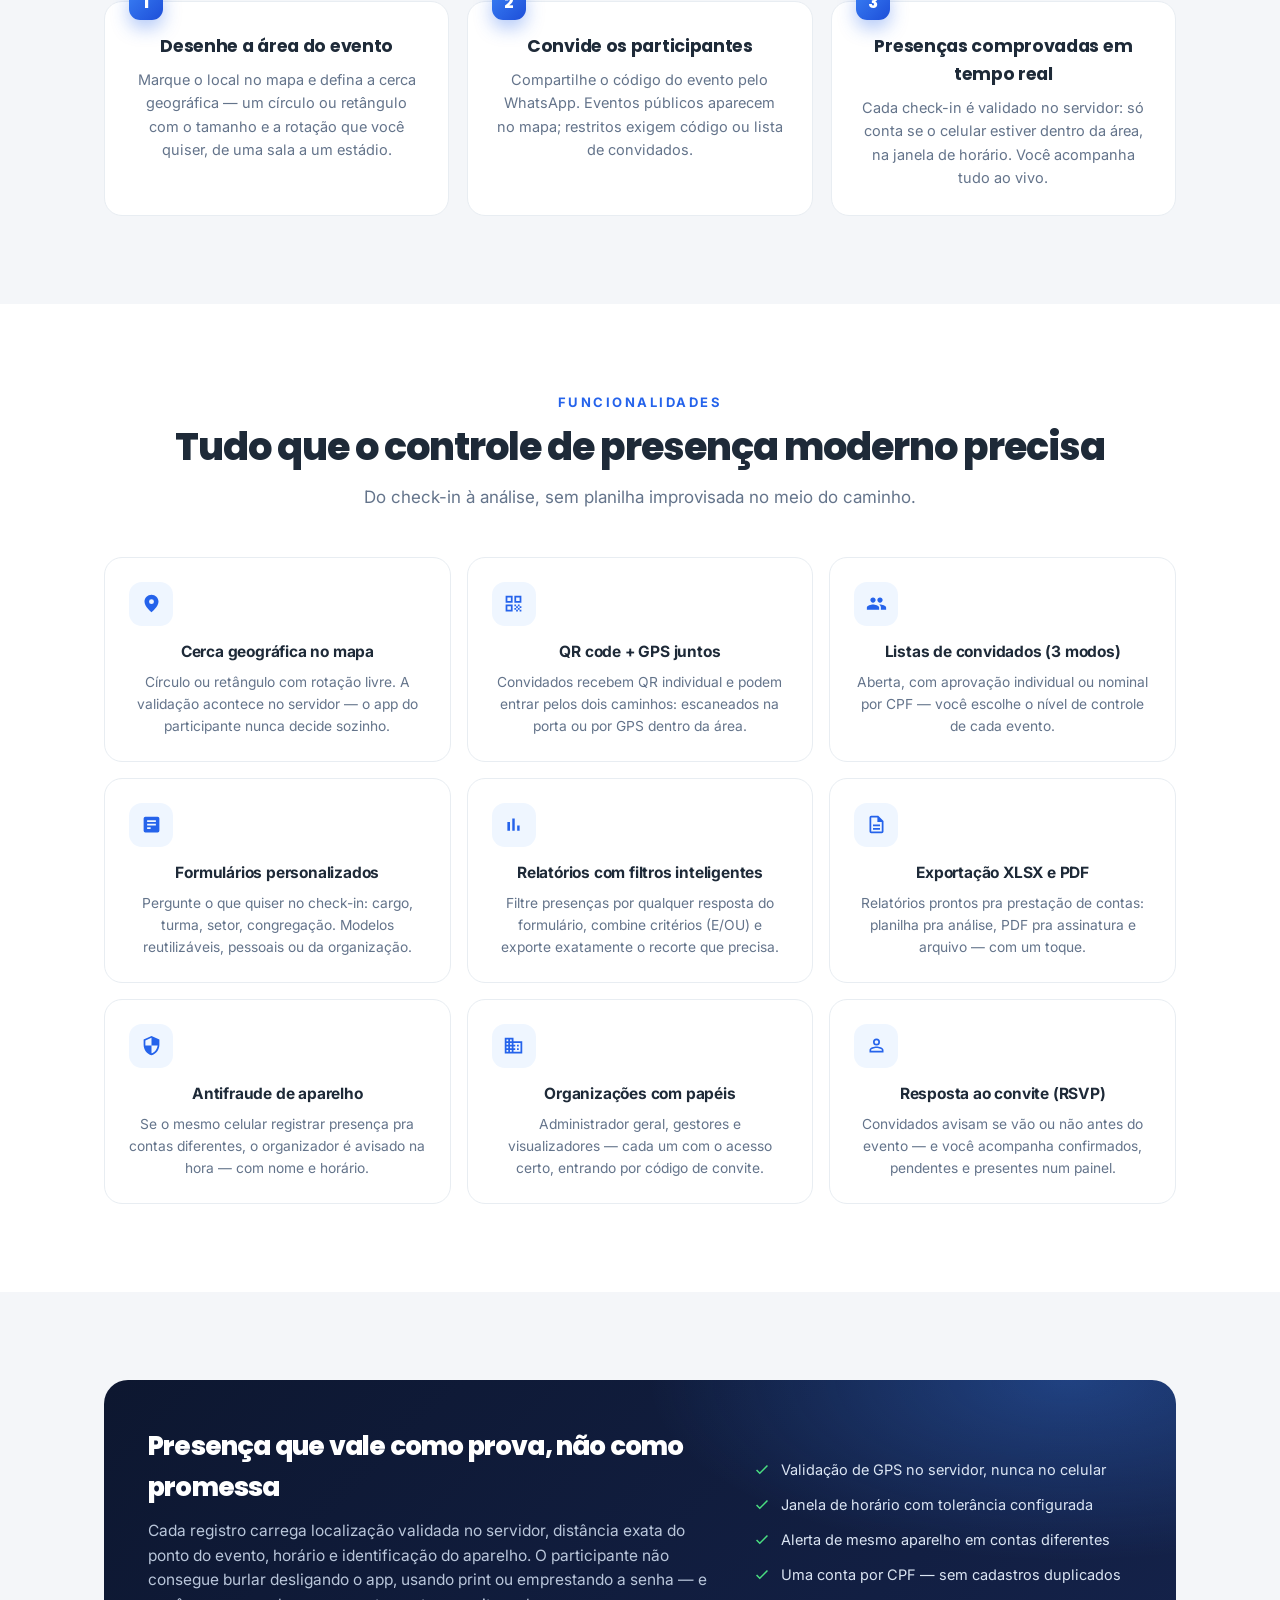
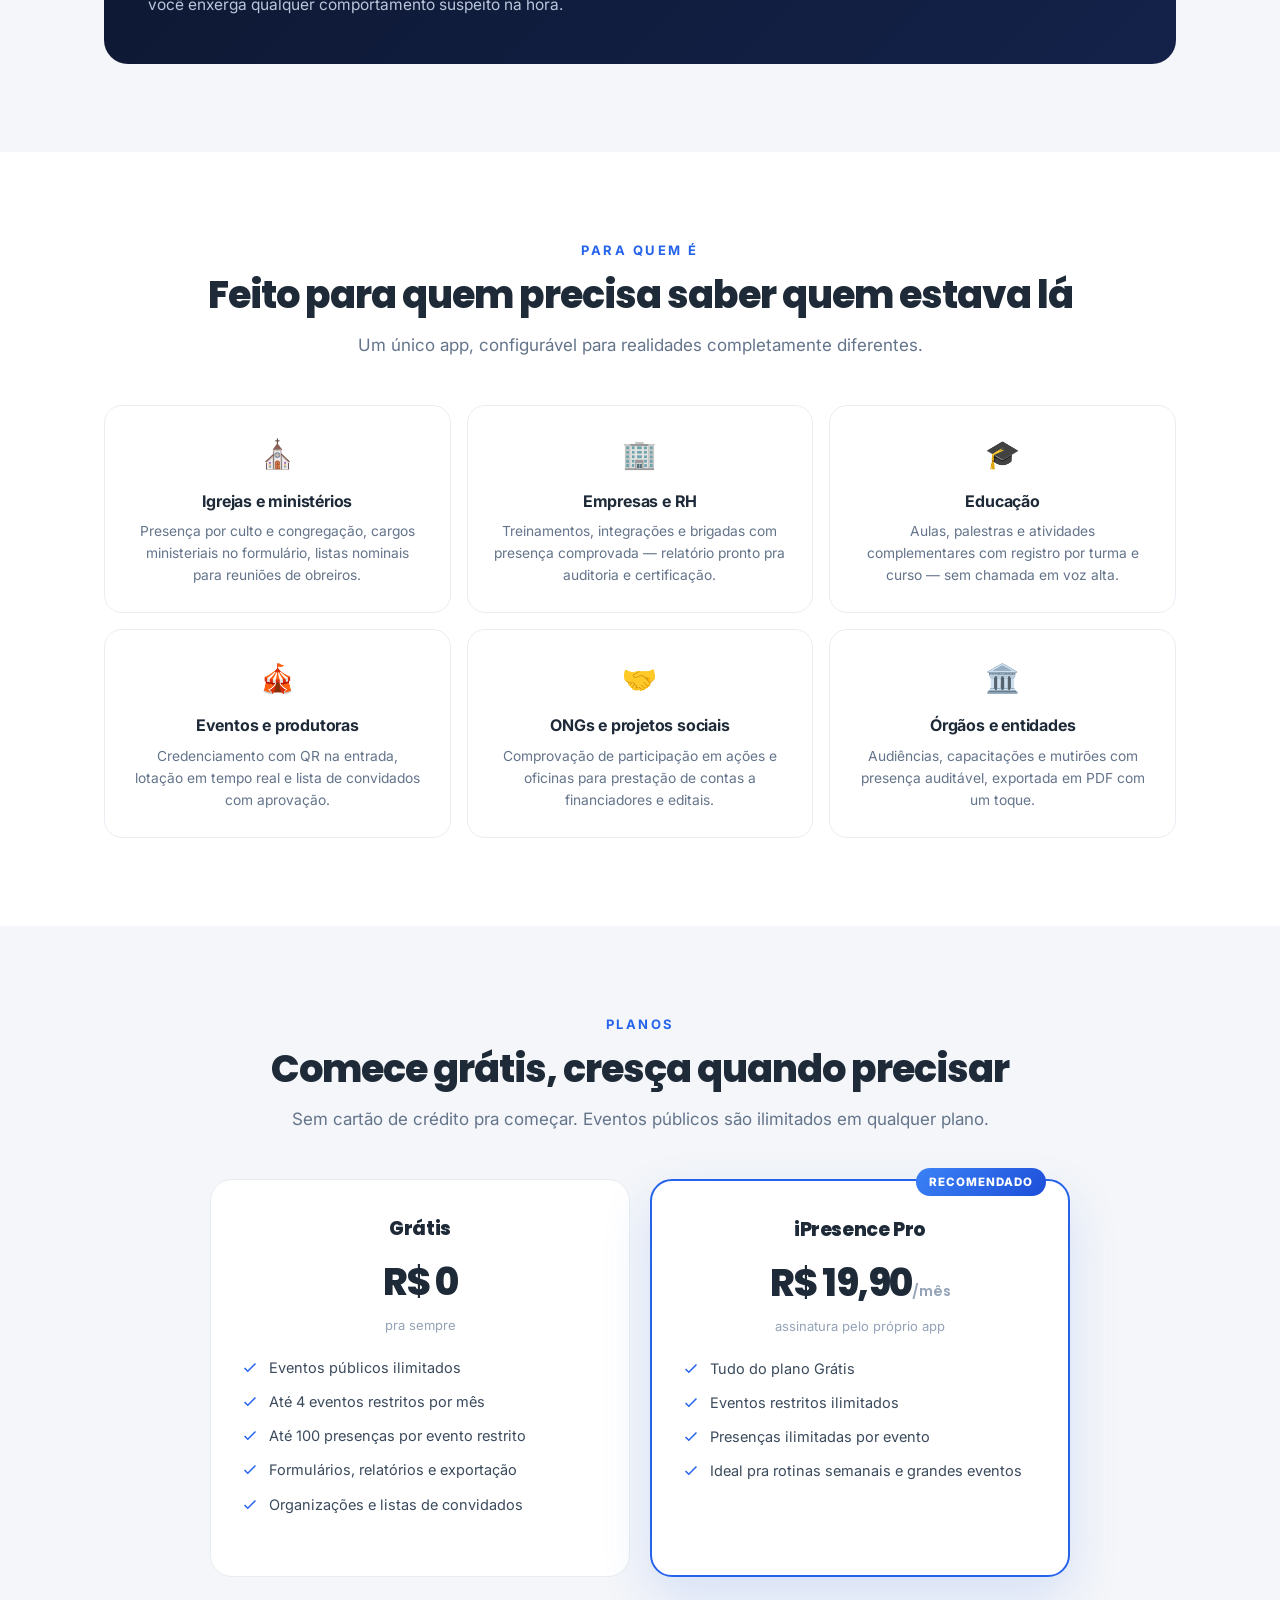
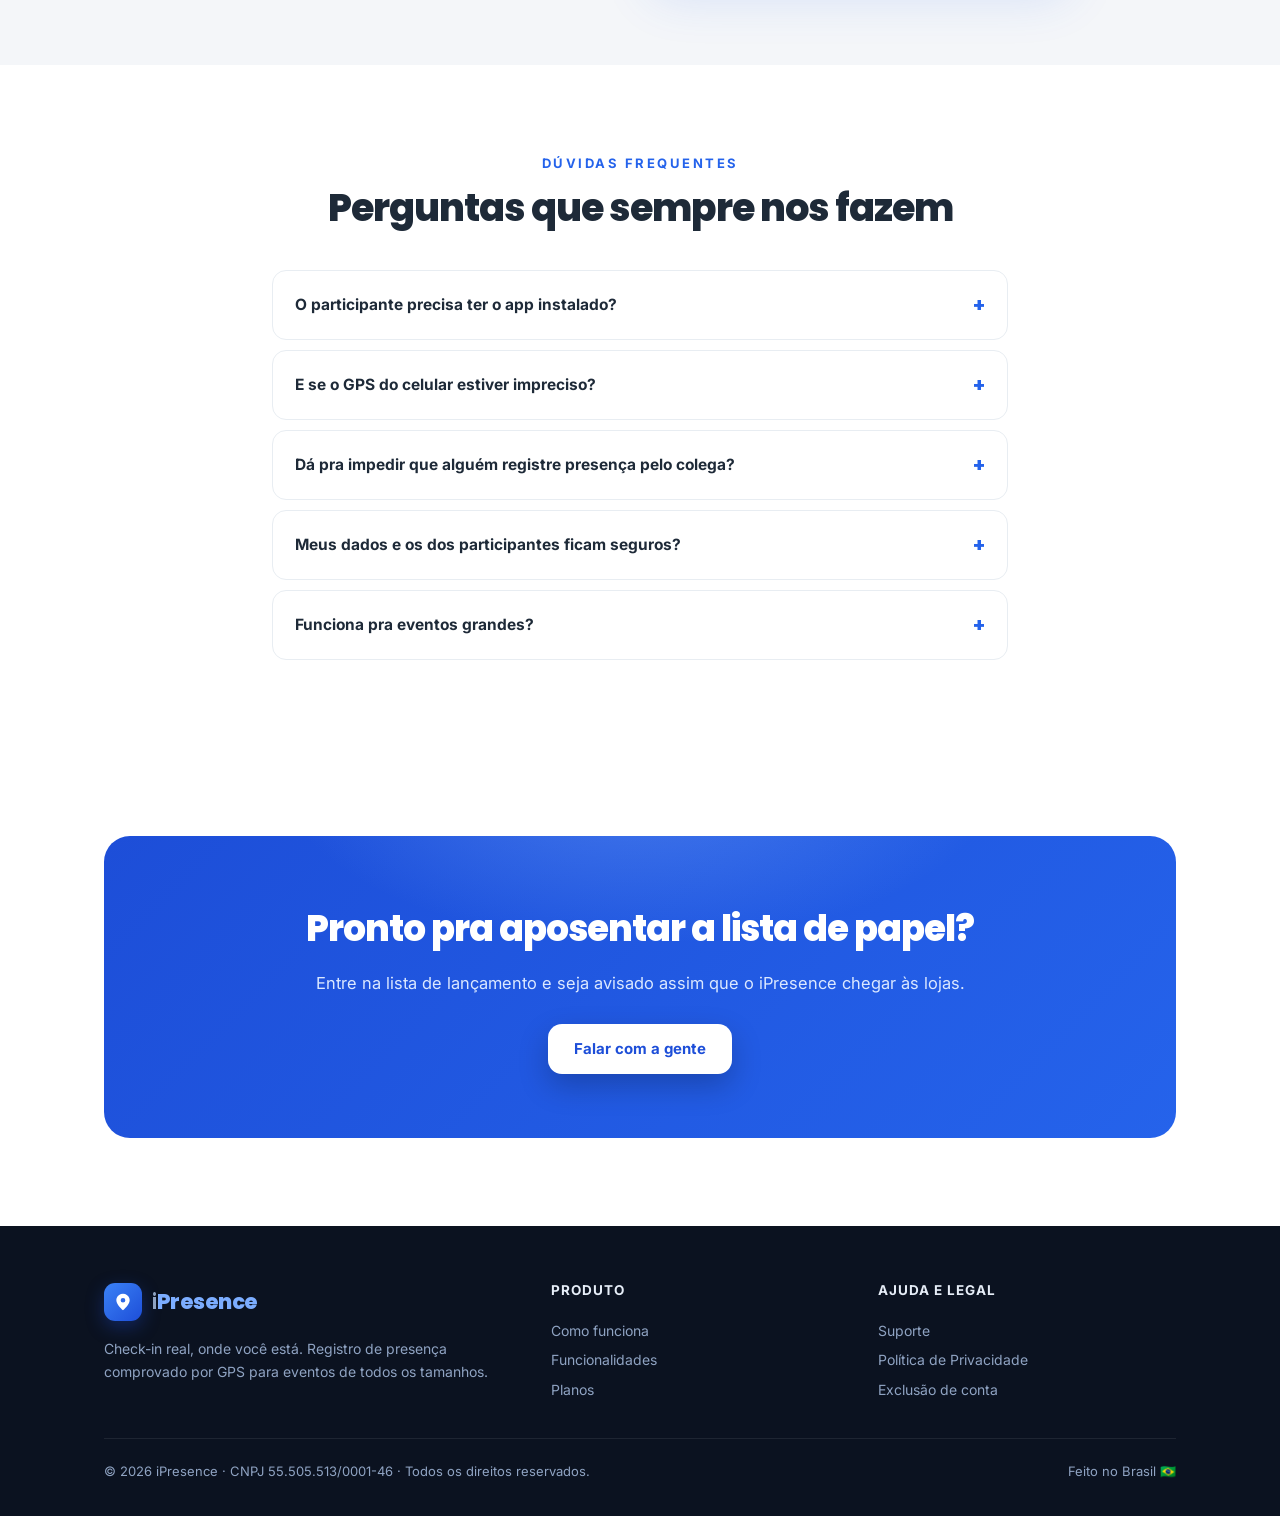
==== commit c7b2adec: "Adiciona CNPJ da empresa responsavel no rodape e na politica de privacidade" ====
--- a/index.html
+++ b/index.html
@@ -359,7 +359,7 @@
       </div>
     </div>
     <div class="foot-note">
-      <span>© 2026 iPresence. Todos os direitos reservados.</span>
+      <span>© 2026 iPresence · CNPJ 55.505.513/0001-46 · Todos os direitos reservados.</span>
       <span>Feito no Brasil 🇧🇷</span>
     </div>
   </div>
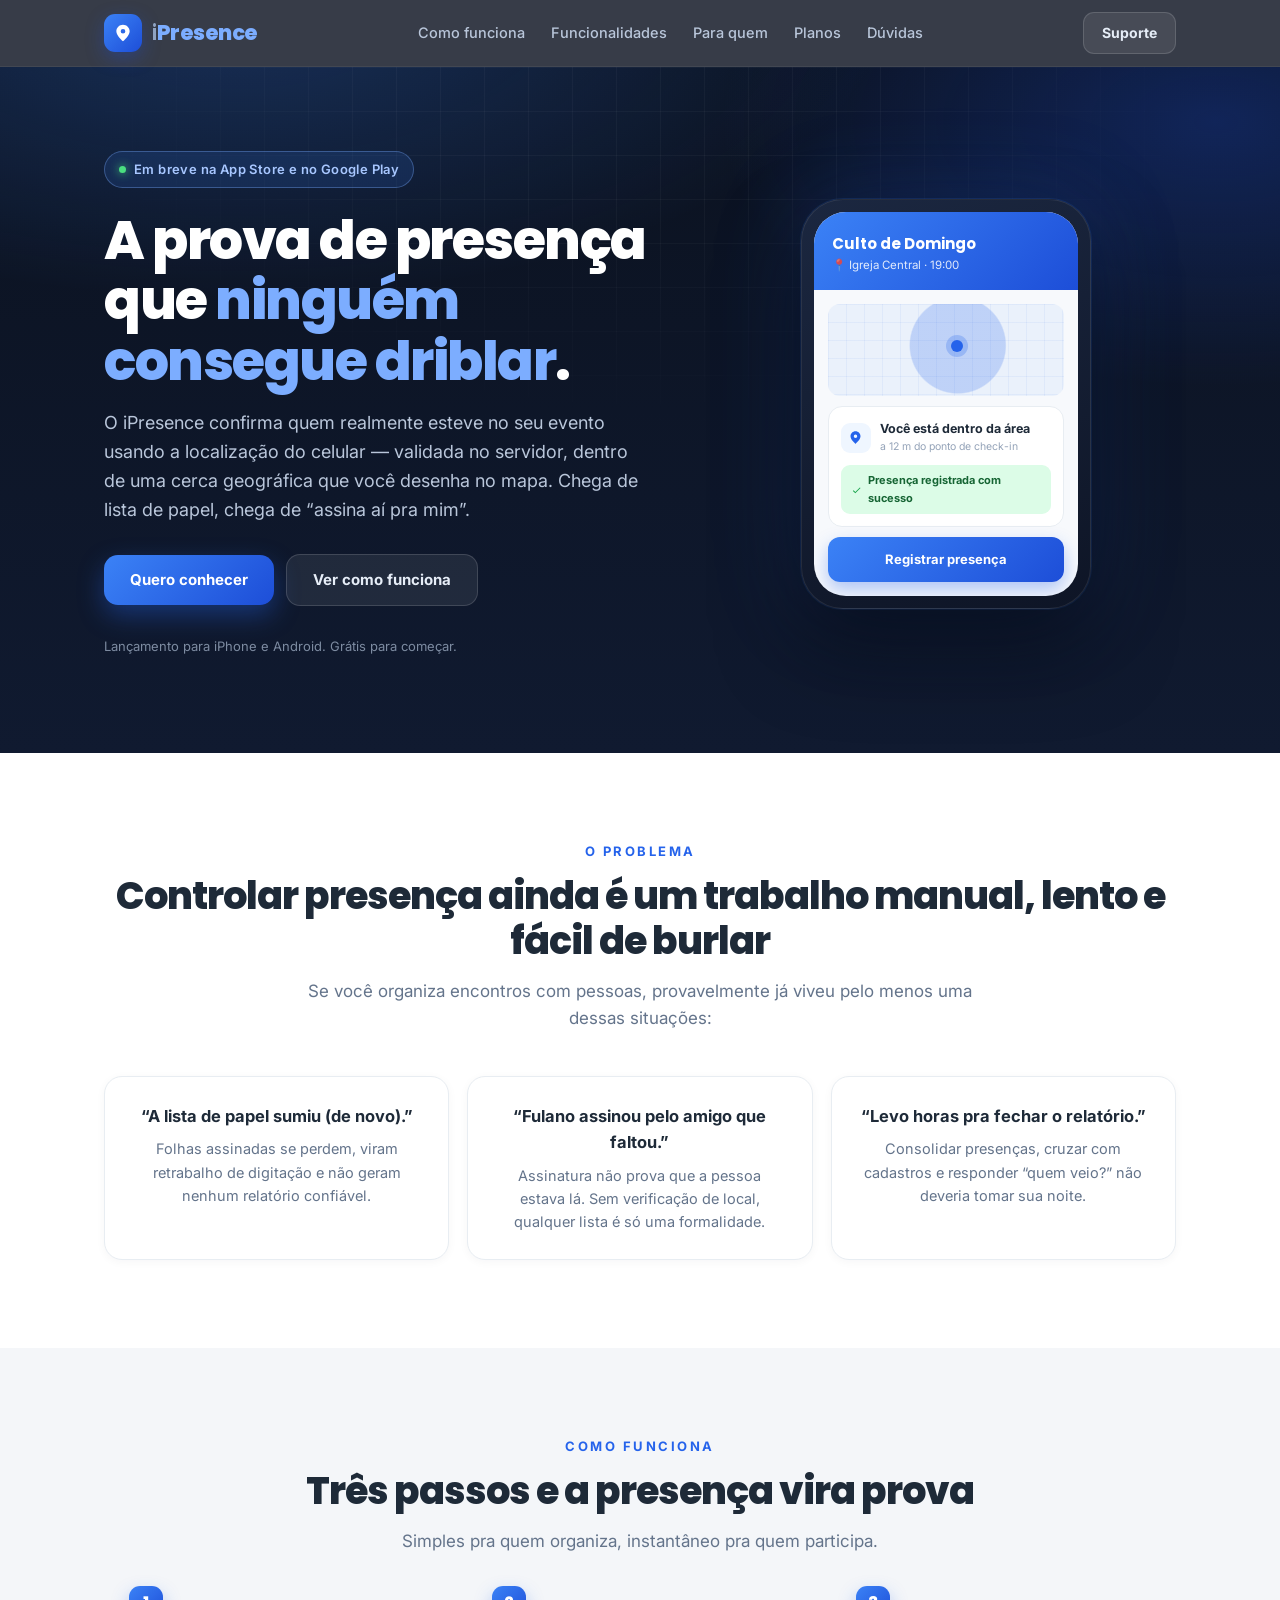
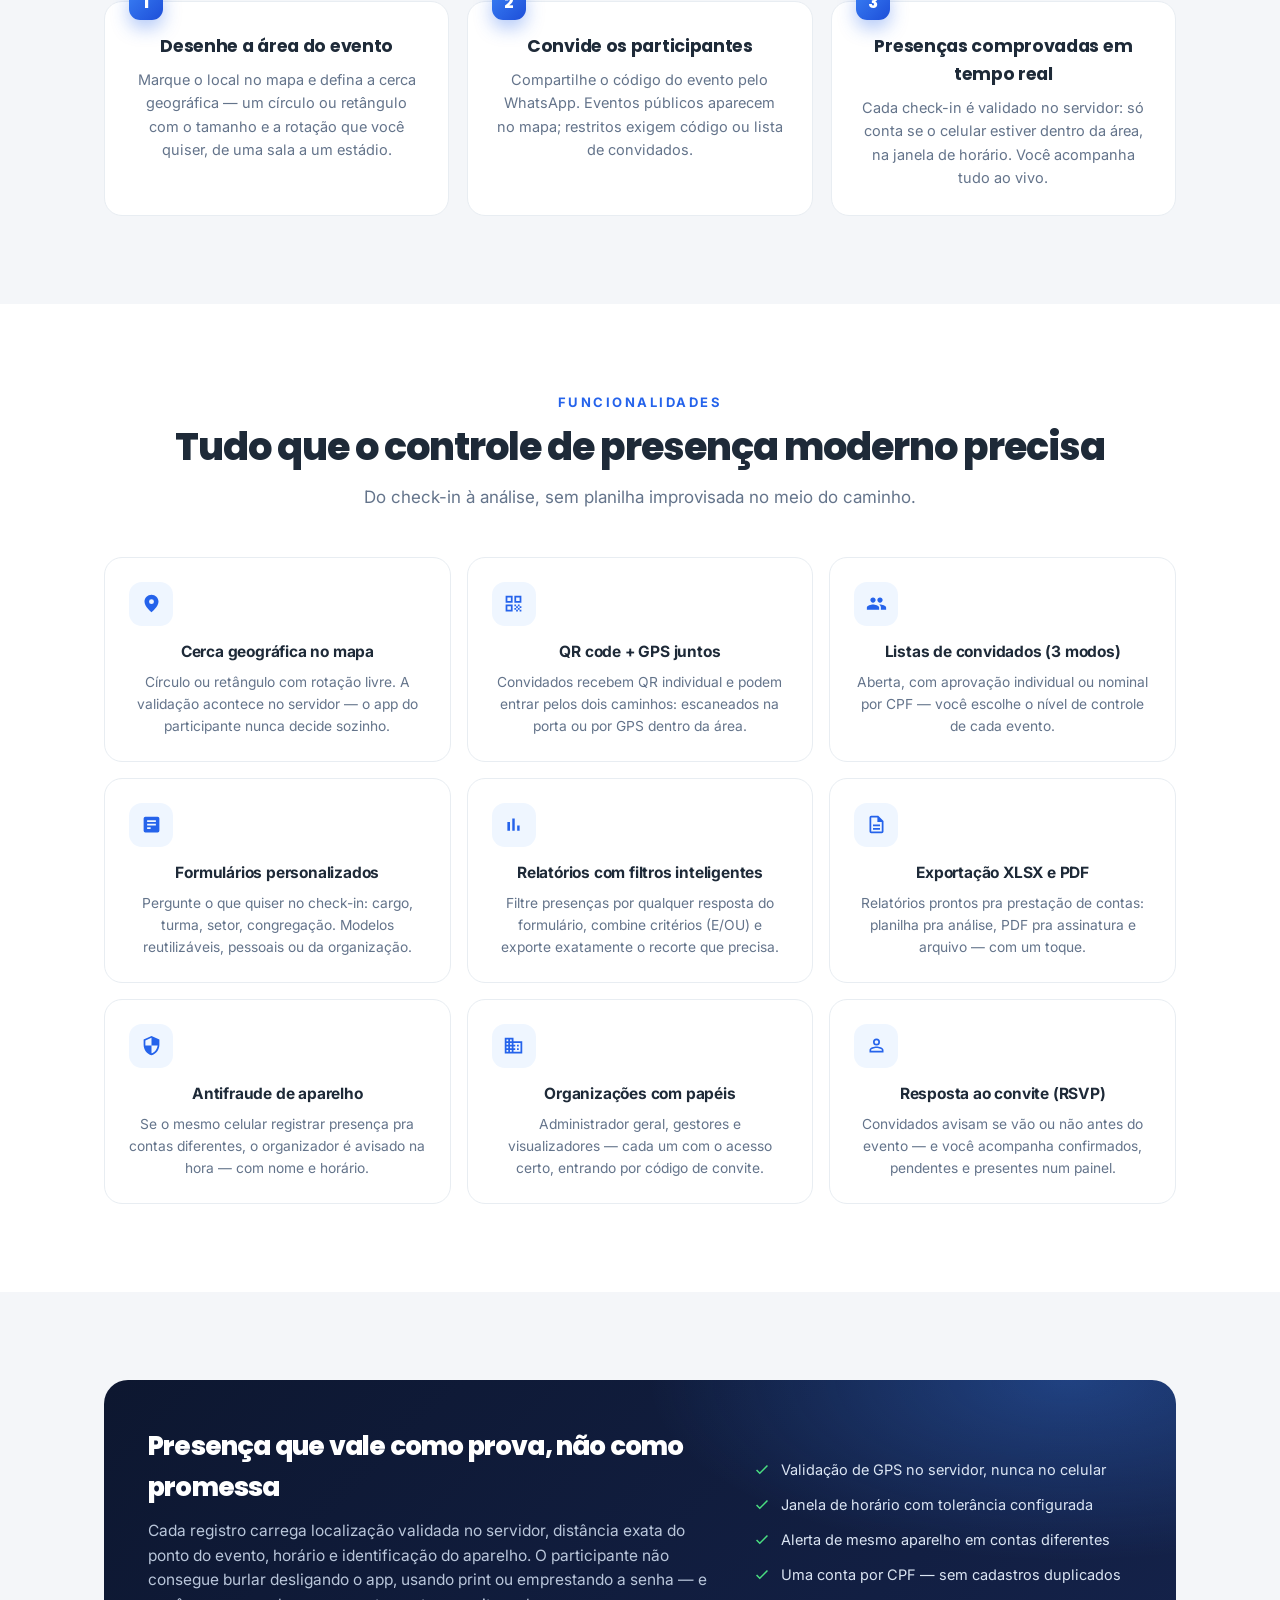
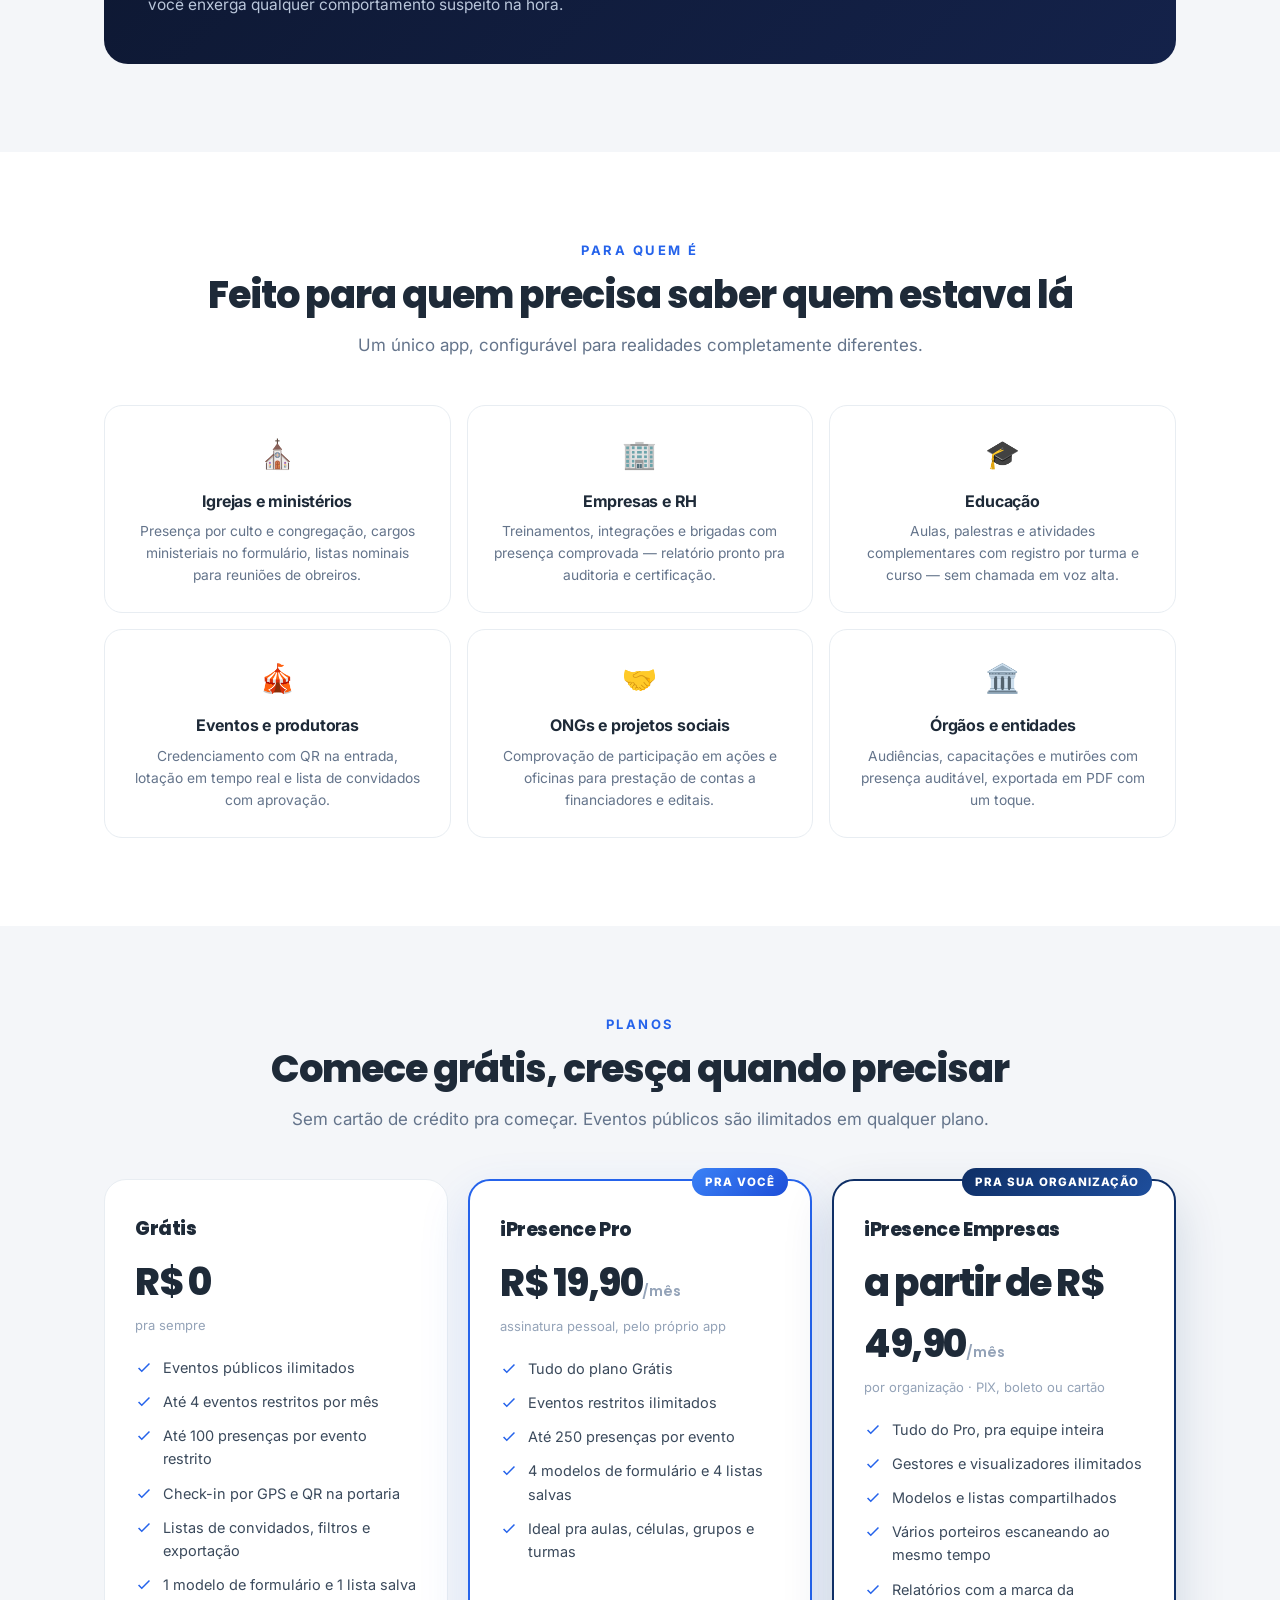
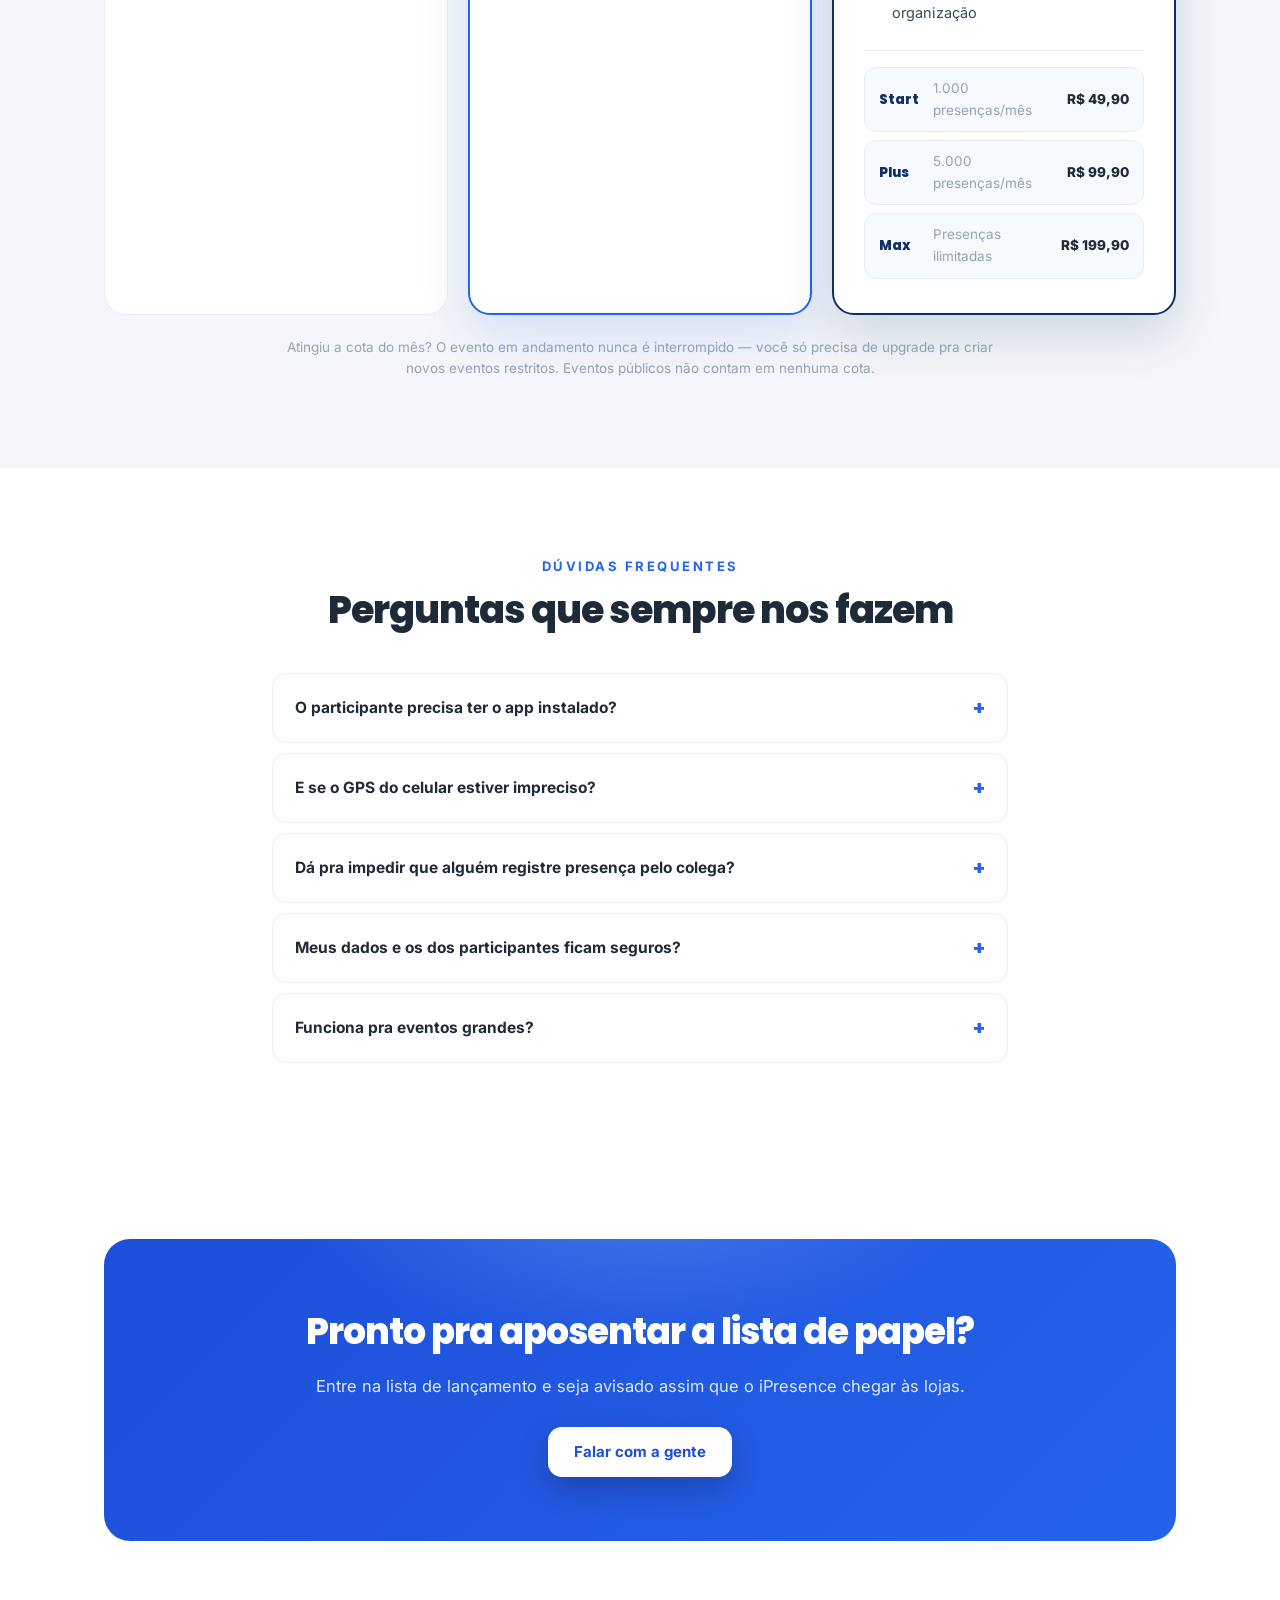
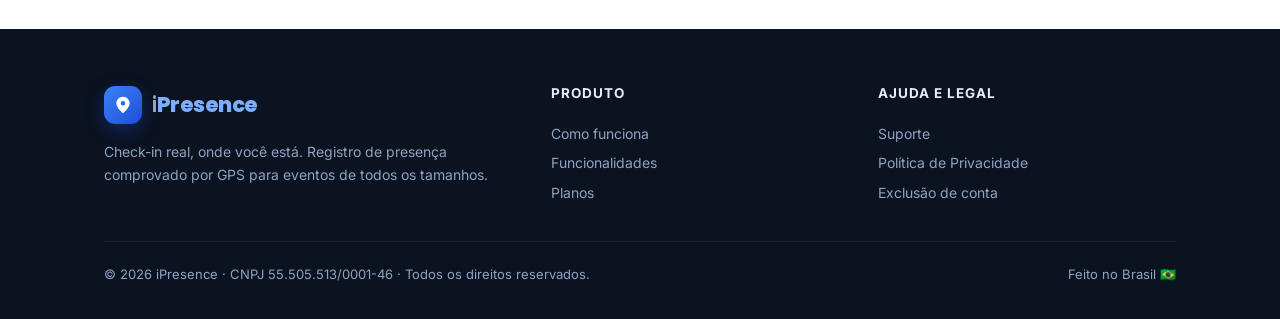
==== commit dd9e0969: "Planos: estrutura de 5 planos (Grátis, Pro pessoal, Empresas Start/Plus/Max) Co-Authored-By: Claude " ====
--- a/index.html
+++ b/index.html
@@ -265,23 +265,44 @@
           <li><svg viewBox="0 0 24 24"><path d="M9 16.2l-3.5-3.6L4 14.1 9 19 20 8l-1.4-1.4z"/></svg> Eventos públicos ilimitados</li>
           <li><svg viewBox="0 0 24 24"><path d="M9 16.2l-3.5-3.6L4 14.1 9 19 20 8l-1.4-1.4z"/></svg> Até 4 eventos restritos por mês</li>
           <li><svg viewBox="0 0 24 24"><path d="M9 16.2l-3.5-3.6L4 14.1 9 19 20 8l-1.4-1.4z"/></svg> Até 100 presenças por evento restrito</li>
-          <li><svg viewBox="0 0 24 24"><path d="M9 16.2l-3.5-3.6L4 14.1 9 19 20 8l-1.4-1.4z"/></svg> Formulários, relatórios e exportação</li>
-          <li><svg viewBox="0 0 24 24"><path d="M9 16.2l-3.5-3.6L4 14.1 9 19 20 8l-1.4-1.4z"/></svg> Organizações e listas de convidados</li>
+          <li><svg viewBox="0 0 24 24"><path d="M9 16.2l-3.5-3.6L4 14.1 9 19 20 8l-1.4-1.4z"/></svg> Check-in por GPS e QR na portaria</li>
+          <li><svg viewBox="0 0 24 24"><path d="M9 16.2l-3.5-3.6L4 14.1 9 19 20 8l-1.4-1.4z"/></svg> Listas de convidados, filtros e exportação</li>
+          <li><svg viewBox="0 0 24 24"><path d="M9 16.2l-3.5-3.6L4 14.1 9 19 20 8l-1.4-1.4z"/></svg> 1 modelo de formulário e 1 lista salva</li>
         </ul>
       </div>
       <div class="plan pro reveal">
-        <span class="tag">RECOMENDADO</span>
+        <span class="tag">PRA VOCÊ</span>
         <h3>iPresence Pro</h3>
         <div class="price">R$ 19,90<small>/mês</small></div>
-        <div class="per">assinatura pelo próprio app</div>
+        <div class="per">assinatura pessoal, pelo próprio app</div>
         <ul>
           <li><svg viewBox="0 0 24 24"><path d="M9 16.2l-3.5-3.6L4 14.1 9 19 20 8l-1.4-1.4z"/></svg> Tudo do plano Grátis</li>
           <li><svg viewBox="0 0 24 24"><path d="M9 16.2l-3.5-3.6L4 14.1 9 19 20 8l-1.4-1.4z"/></svg> Eventos restritos ilimitados</li>
-          <li><svg viewBox="0 0 24 24"><path d="M9 16.2l-3.5-3.6L4 14.1 9 19 20 8l-1.4-1.4z"/></svg> Presenças ilimitadas por evento</li>
-          <li><svg viewBox="0 0 24 24"><path d="M9 16.2l-3.5-3.6L4 14.1 9 19 20 8l-1.4-1.4z"/></svg> Ideal pra rotinas semanais e grandes eventos</li>
-        </ul>
-      </div>
-    </div>
+          <li><svg viewBox="0 0 24 24"><path d="M9 16.2l-3.5-3.6L4 14.1 9 19 20 8l-1.4-1.4z"/></svg> Até 250 presenças por evento</li>
+          <li><svg viewBox="0 0 24 24"><path d="M9 16.2l-3.5-3.6L4 14.1 9 19 20 8l-1.4-1.4z"/></svg> 4 modelos de formulário e 4 listas salvas</li>
+          <li><svg viewBox="0 0 24 24"><path d="M9 16.2l-3.5-3.6L4 14.1 9 19 20 8l-1.4-1.4z"/></svg> Ideal pra aulas, células, grupos e turmas</li>
+        </ul>
+      </div>
+      <div class="plan biz reveal">
+        <span class="tag">PRA SUA ORGANIZAÇÃO</span>
+        <h3>iPresence Empresas</h3>
+        <div class="price">a partir de R$ 49,90<small>/mês</small></div>
+        <div class="per">por organização · PIX, boleto ou cartão</div>
+        <ul>
+          <li><svg viewBox="0 0 24 24"><path d="M9 16.2l-3.5-3.6L4 14.1 9 19 20 8l-1.4-1.4z"/></svg> Tudo do Pro, pra equipe inteira</li>
+          <li><svg viewBox="0 0 24 24"><path d="M9 16.2l-3.5-3.6L4 14.1 9 19 20 8l-1.4-1.4z"/></svg> Gestores e visualizadores ilimitados</li>
+          <li><svg viewBox="0 0 24 24"><path d="M9 16.2l-3.5-3.6L4 14.1 9 19 20 8l-1.4-1.4z"/></svg> Modelos e listas compartilhados</li>
+          <li><svg viewBox="0 0 24 24"><path d="M9 16.2l-3.5-3.6L4 14.1 9 19 20 8l-1.4-1.4z"/></svg> Vários porteiros escaneando ao mesmo tempo</li>
+          <li><svg viewBox="0 0 24 24"><path d="M9 16.2l-3.5-3.6L4 14.1 9 19 20 8l-1.4-1.4z"/></svg> Relatórios com a marca da organização</li>
+        </ul>
+        <div class="tiers">
+          <div class="tier"><span>Start</span><em>1.000 presenças/mês</em><strong>R$ 49,90</strong></div>
+          <div class="tier"><span>Plus</span><em>5.000 presenças/mês</em><strong>R$ 99,90</strong></div>
+          <div class="tier"><span>Max</span><em>Presenças ilimitadas</em><strong>R$ 199,90</strong></div>
+        </div>
+      </div>
+    </div>
+    <p class="plans-note">Atingiu a cota do mês? O evento em andamento nunca é interrompido — você só precisa de upgrade pra criar novos eventos restritos. Eventos públicos não contam em nenhuma cota.</p>
   </div>
 </section>
 
--- a/styles.css
+++ b/styles.css
@@ -234,7 +234,7 @@
 .segment p { color: var(--slate); font-size: 13.8px; }
 
 /* planos */
-.plans { display: grid; grid-template-columns: repeat(2, minmax(0, 420px)); justify-content: center; gap: 20px; margin-top: 46px; }
+.plans { display: grid; grid-template-columns: repeat(3, minmax(0, 380px)); justify-content: center; gap: 20px; margin-top: 46px; text-align: left; }
 .plan { background: #fff; border: 1px solid var(--line); border-radius: 22px; padding: 34px 30px; position: relative; }
 .plan.pro { border: 2px solid var(--blue); box-shadow: 0 20px 50px rgba(37, 99, 235, 0.15); }
 .plan .tag {
@@ -248,6 +248,17 @@
 .plan ul { display: grid; gap: 11px; margin-bottom: 26px; }
 .plan li { display: flex; gap: 10px; align-items: flex-start; font-size: 14.5px; color: #3b4a5c; }
 .plan li svg { width: 18px; height: 18px; fill: var(--blue); flex: none; margin-top: 2px; }
+.plan.biz { border: 2px solid #0f2f66; box-shadow: 0 20px 50px rgba(15, 47, 102, 0.16); }
+.plan.biz .tag { background: linear-gradient(135deg, #0f2f66, #1e4e9c); }
+.tiers { display: grid; gap: 8px; border-top: 1px solid var(--line); padding-top: 16px; }
+.tier {
+  display: flex; align-items: center; gap: 10px; background: #f6f9fd;
+  border: 1px solid var(--line); border-radius: 12px; padding: 10px 14px; font-size: 13.5px;
+}
+.tier span { font-weight: 800; font-family: var(--brand); min-width: 44px; color: #0f2f66; }
+.tier em { font-style: normal; color: var(--slate-3); flex: 1; }
+.tier strong { font-weight: 800; color: var(--ink); white-space: nowrap; }
+.plans-note { color: var(--slate-3); font-size: 13.5px; max-width: 46rem; margin: 22px auto 0; }
 
 /* FAQ */
 .faq { max-width: 46rem; margin: 40px auto 0; display: grid; gap: 10px; }
@@ -295,6 +306,7 @@
   .hero .wrap { grid-template-columns: 1fr; padding-top: 60px; padding-bottom: 64px; }
   .phone { transform: none; margin-top: 10px; }
   .pains, .steps, .features, .segments { grid-template-columns: 1fr 1fr; }
+  .plans { grid-template-columns: repeat(2, minmax(0, 380px)); }
   .band { grid-template-columns: 1fr; padding: 36px 28px; }
   footer.site .cols { grid-template-columns: 1fr 1fr; }
 }
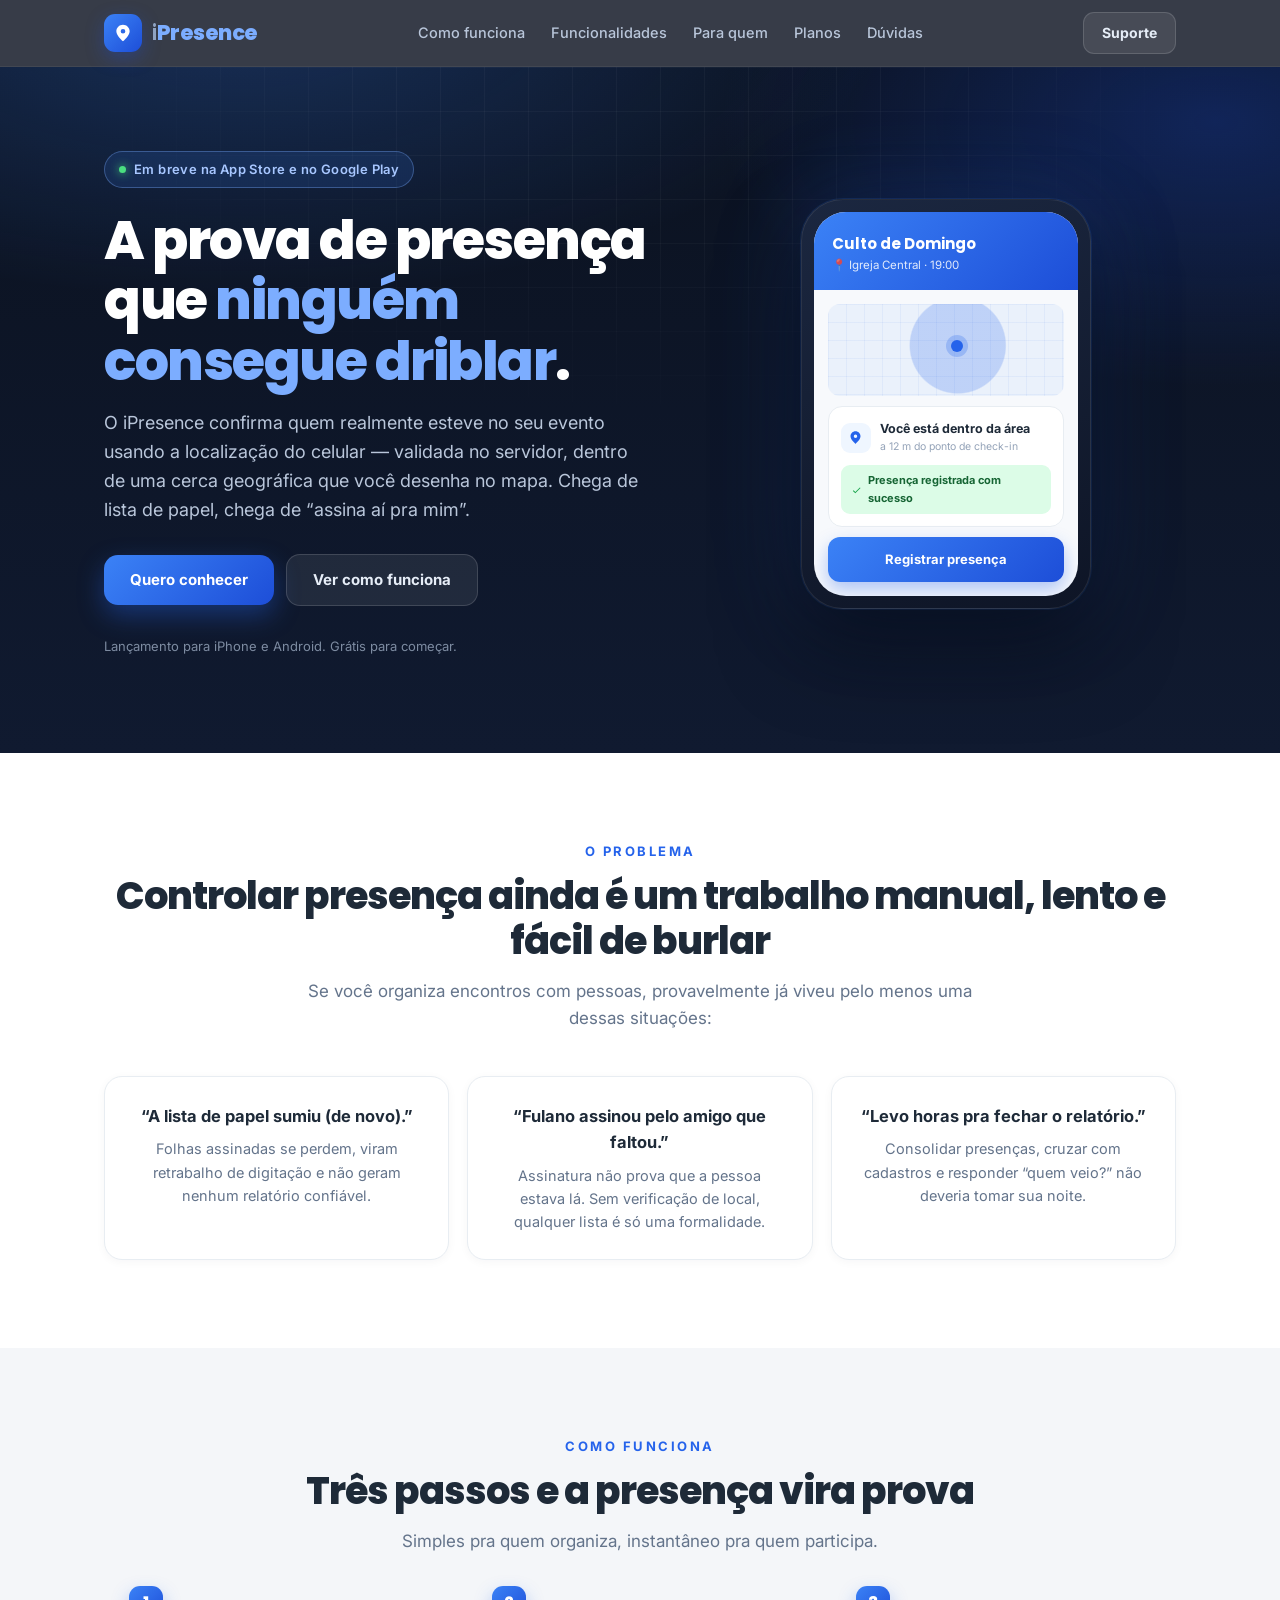
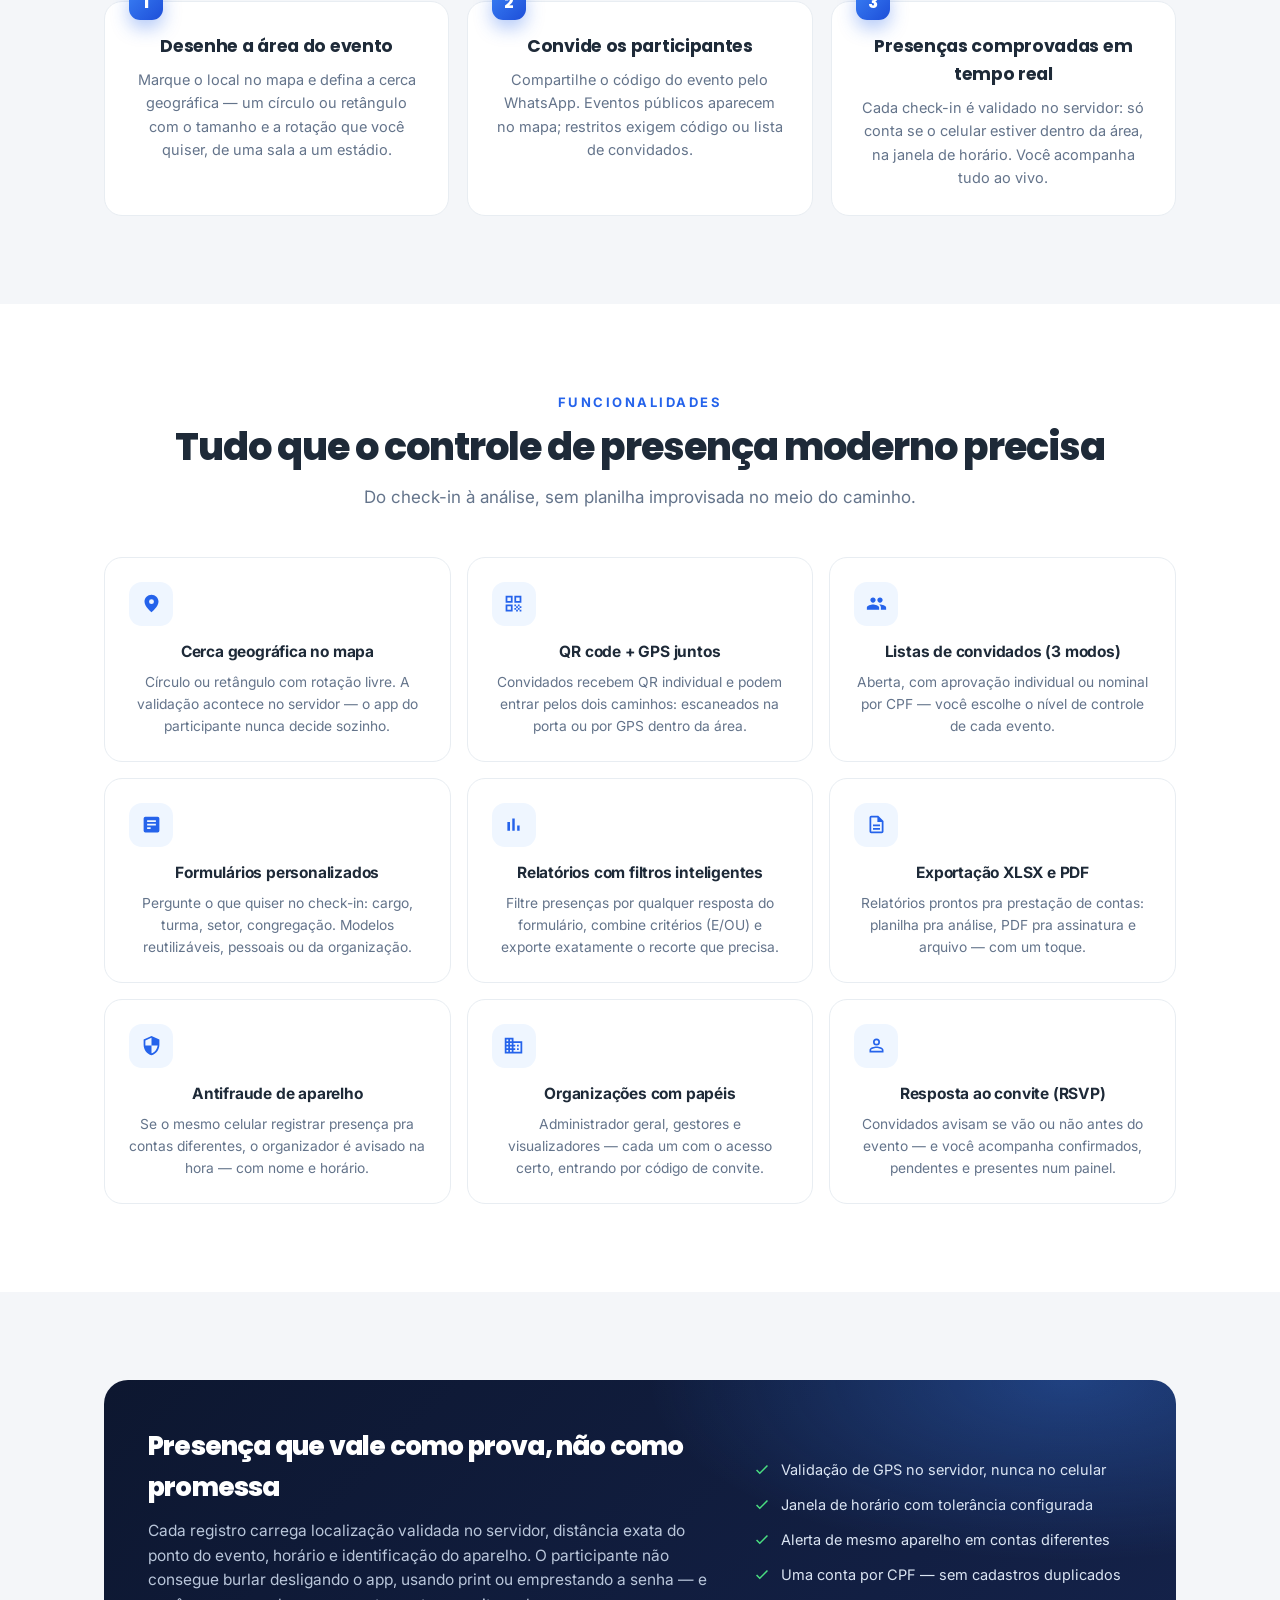
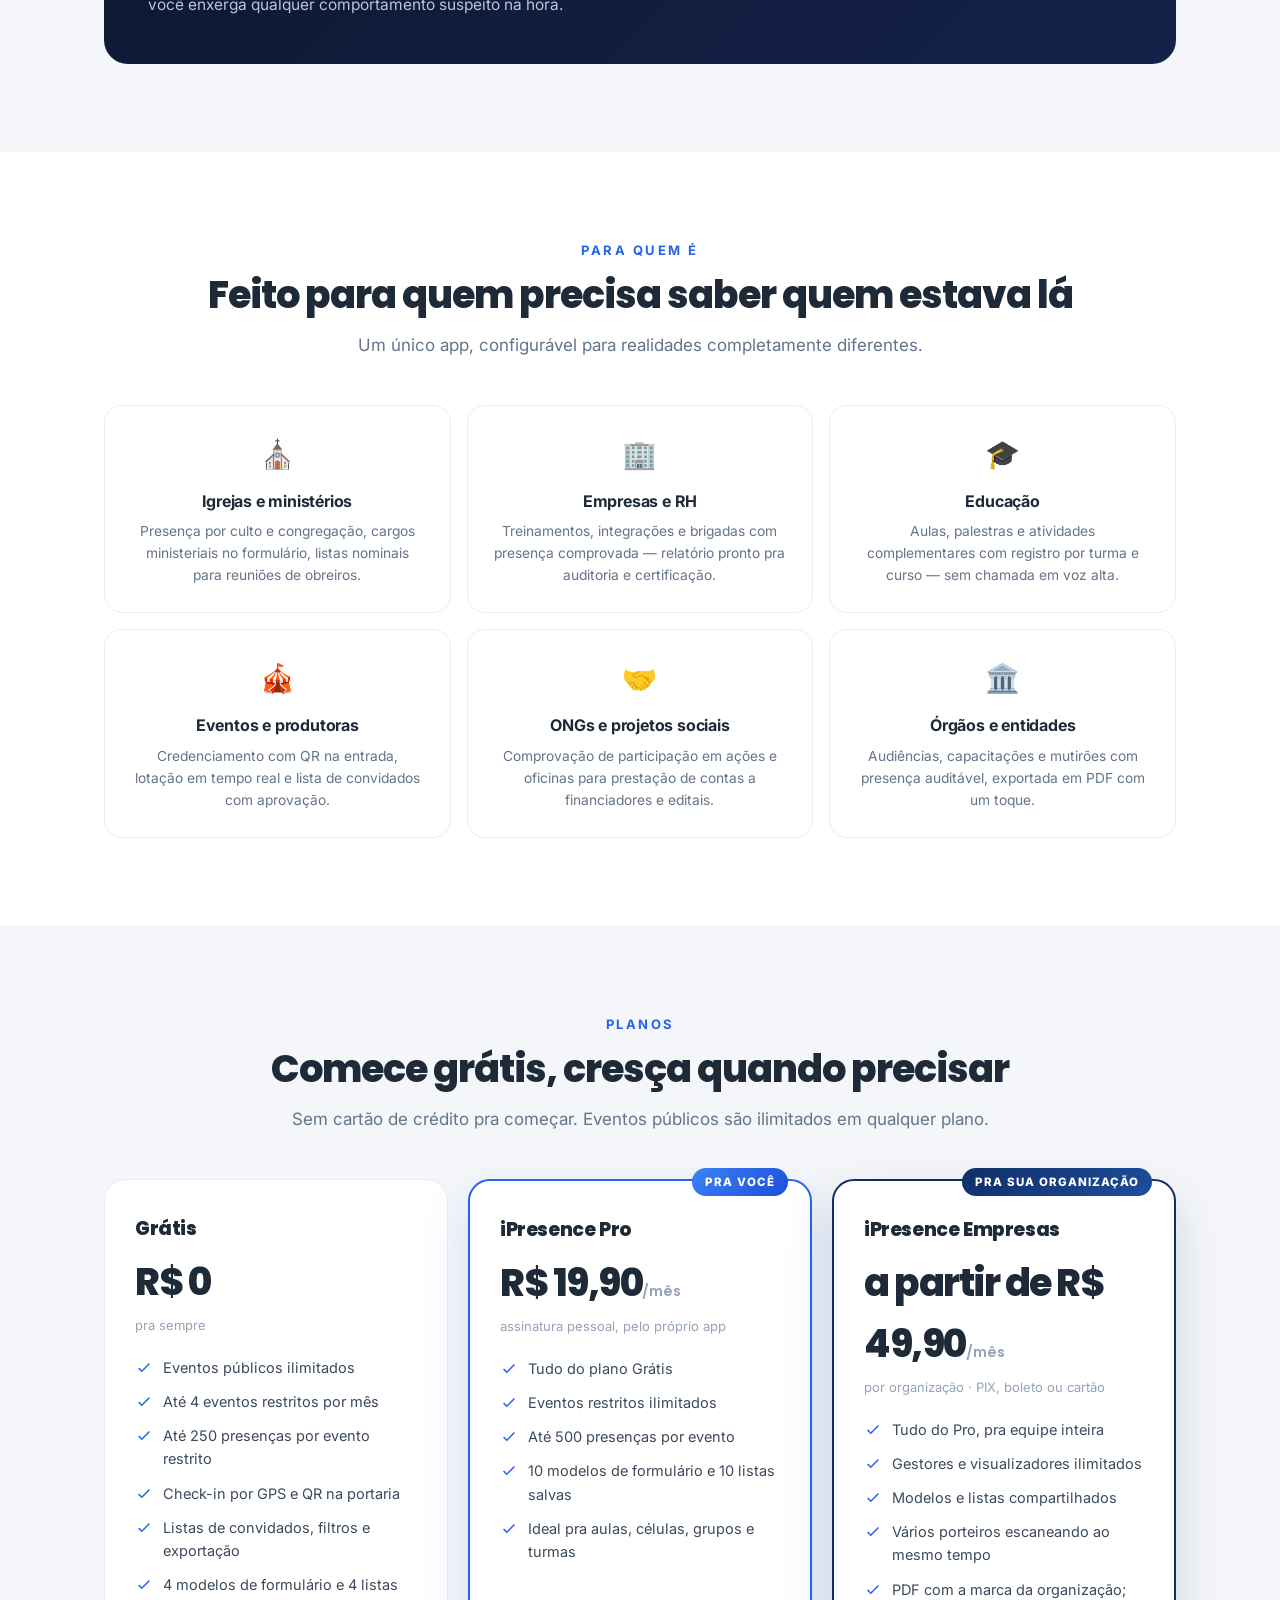
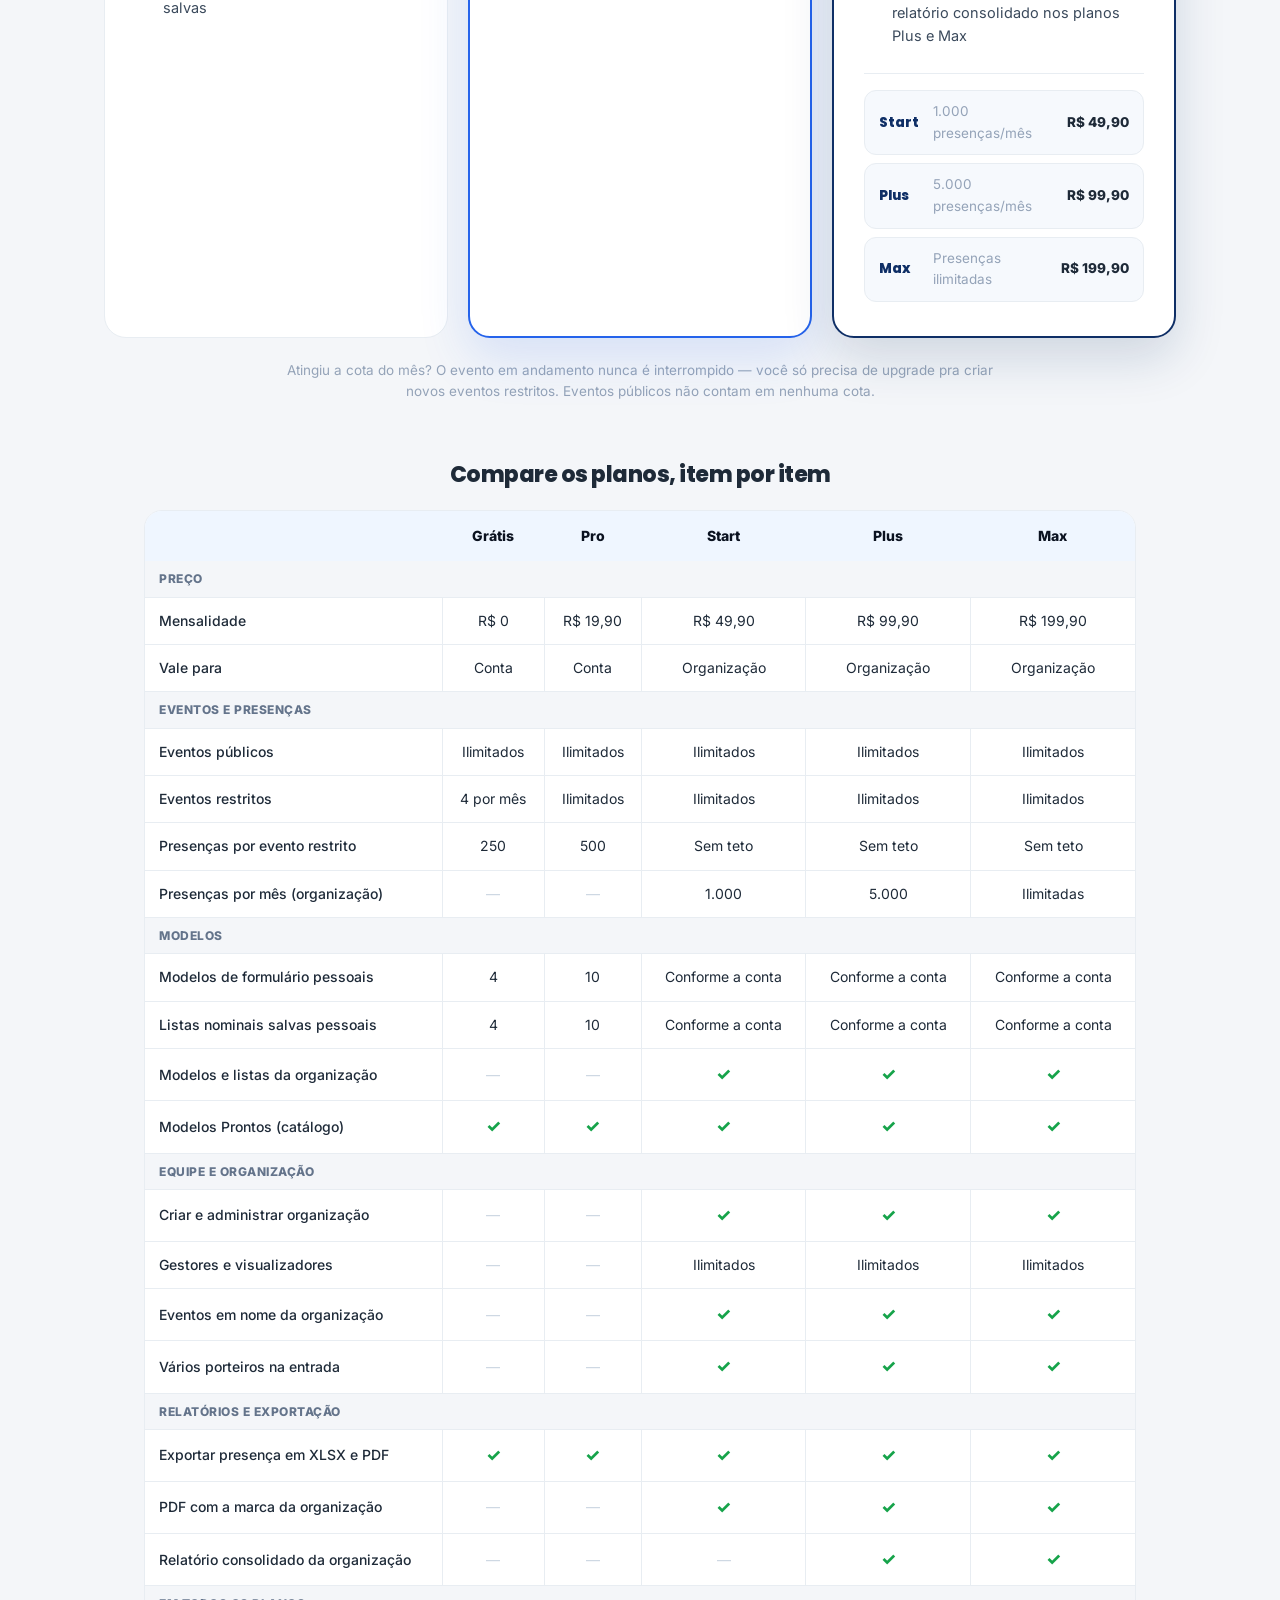
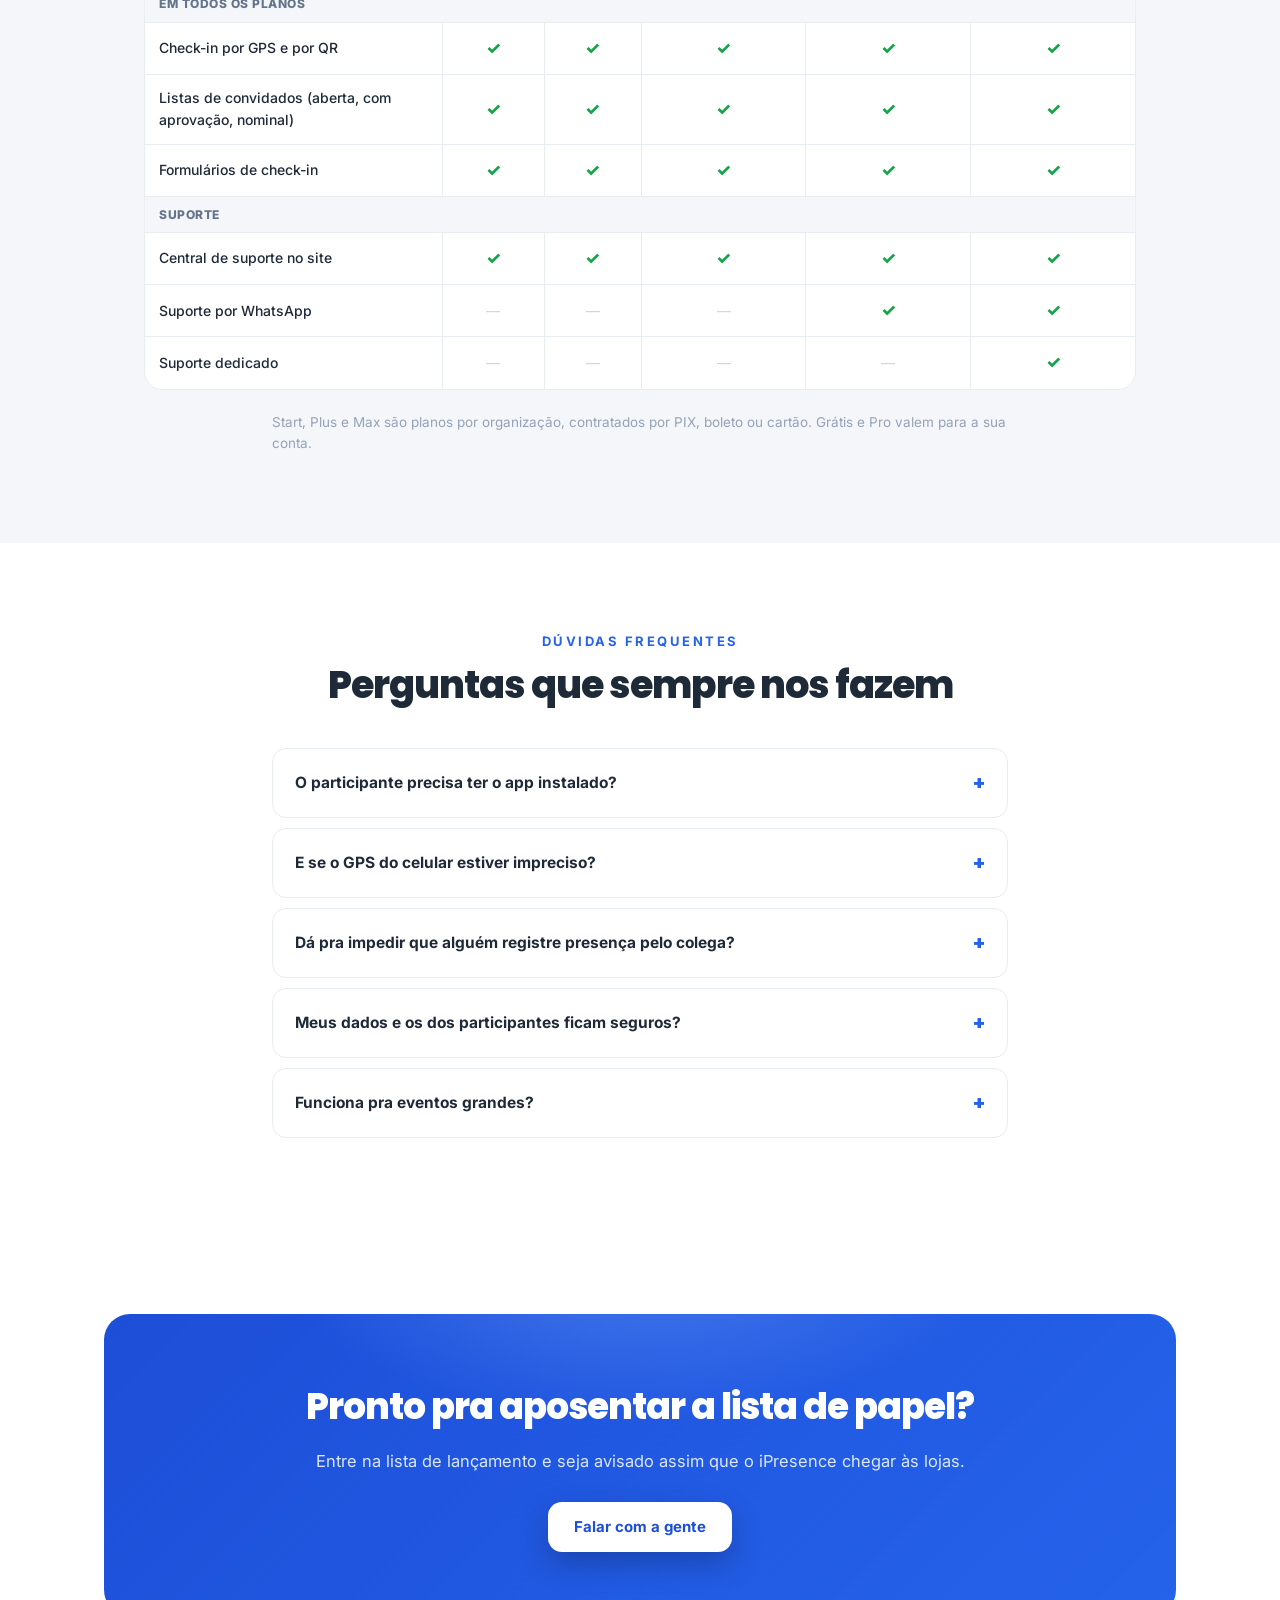
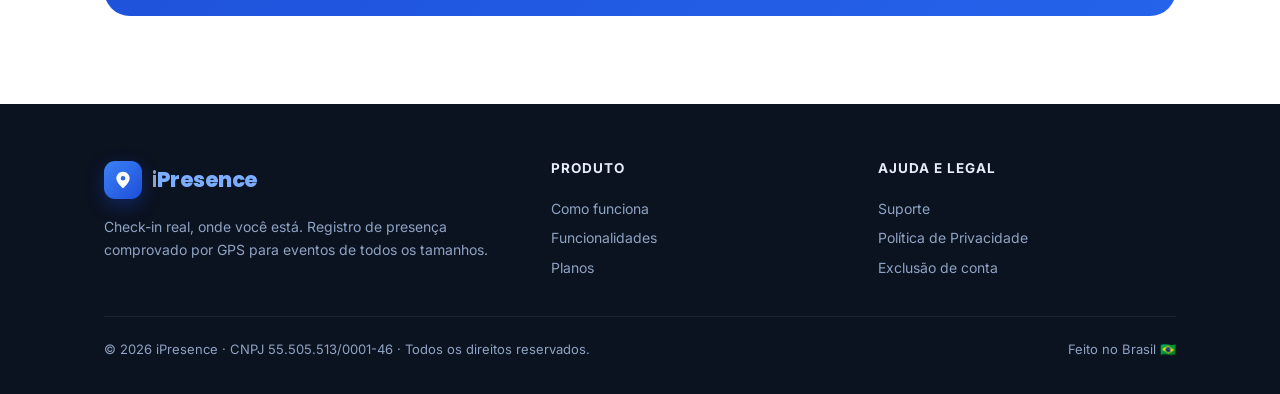
==== commit 123c3e7e: "Site: novos limites (Gratis 250/4/4, Pro 500/10/10), quadro de comparacao dos planos e linha de rela" ====
--- a/index.html
+++ b/index.html
@@ -264,10 +264,10 @@
         <ul>
           <li><svg viewBox="0 0 24 24"><path d="M9 16.2l-3.5-3.6L4 14.1 9 19 20 8l-1.4-1.4z"/></svg> Eventos públicos ilimitados</li>
           <li><svg viewBox="0 0 24 24"><path d="M9 16.2l-3.5-3.6L4 14.1 9 19 20 8l-1.4-1.4z"/></svg> Até 4 eventos restritos por mês</li>
-          <li><svg viewBox="0 0 24 24"><path d="M9 16.2l-3.5-3.6L4 14.1 9 19 20 8l-1.4-1.4z"/></svg> Até 100 presenças por evento restrito</li>
+          <li><svg viewBox="0 0 24 24"><path d="M9 16.2l-3.5-3.6L4 14.1 9 19 20 8l-1.4-1.4z"/></svg> Até 250 presenças por evento restrito</li>
           <li><svg viewBox="0 0 24 24"><path d="M9 16.2l-3.5-3.6L4 14.1 9 19 20 8l-1.4-1.4z"/></svg> Check-in por GPS e QR na portaria</li>
           <li><svg viewBox="0 0 24 24"><path d="M9 16.2l-3.5-3.6L4 14.1 9 19 20 8l-1.4-1.4z"/></svg> Listas de convidados, filtros e exportação</li>
-          <li><svg viewBox="0 0 24 24"><path d="M9 16.2l-3.5-3.6L4 14.1 9 19 20 8l-1.4-1.4z"/></svg> 1 modelo de formulário e 1 lista salva</li>
+          <li><svg viewBox="0 0 24 24"><path d="M9 16.2l-3.5-3.6L4 14.1 9 19 20 8l-1.4-1.4z"/></svg> 4 modelos de formulário e 4 listas salvas</li>
         </ul>
       </div>
       <div class="plan pro reveal">
@@ -278,8 +278,8 @@
         <ul>
           <li><svg viewBox="0 0 24 24"><path d="M9 16.2l-3.5-3.6L4 14.1 9 19 20 8l-1.4-1.4z"/></svg> Tudo do plano Grátis</li>
           <li><svg viewBox="0 0 24 24"><path d="M9 16.2l-3.5-3.6L4 14.1 9 19 20 8l-1.4-1.4z"/></svg> Eventos restritos ilimitados</li>
-          <li><svg viewBox="0 0 24 24"><path d="M9 16.2l-3.5-3.6L4 14.1 9 19 20 8l-1.4-1.4z"/></svg> Até 250 presenças por evento</li>
-          <li><svg viewBox="0 0 24 24"><path d="M9 16.2l-3.5-3.6L4 14.1 9 19 20 8l-1.4-1.4z"/></svg> 4 modelos de formulário e 4 listas salvas</li>
+          <li><svg viewBox="0 0 24 24"><path d="M9 16.2l-3.5-3.6L4 14.1 9 19 20 8l-1.4-1.4z"/></svg> Até 500 presenças por evento</li>
+          <li><svg viewBox="0 0 24 24"><path d="M9 16.2l-3.5-3.6L4 14.1 9 19 20 8l-1.4-1.4z"/></svg> 10 modelos de formulário e 10 listas salvas</li>
           <li><svg viewBox="0 0 24 24"><path d="M9 16.2l-3.5-3.6L4 14.1 9 19 20 8l-1.4-1.4z"/></svg> Ideal pra aulas, células, grupos e turmas</li>
         </ul>
       </div>
@@ -293,7 +293,7 @@
           <li><svg viewBox="0 0 24 24"><path d="M9 16.2l-3.5-3.6L4 14.1 9 19 20 8l-1.4-1.4z"/></svg> Gestores e visualizadores ilimitados</li>
           <li><svg viewBox="0 0 24 24"><path d="M9 16.2l-3.5-3.6L4 14.1 9 19 20 8l-1.4-1.4z"/></svg> Modelos e listas compartilhados</li>
           <li><svg viewBox="0 0 24 24"><path d="M9 16.2l-3.5-3.6L4 14.1 9 19 20 8l-1.4-1.4z"/></svg> Vários porteiros escaneando ao mesmo tempo</li>
-          <li><svg viewBox="0 0 24 24"><path d="M9 16.2l-3.5-3.6L4 14.1 9 19 20 8l-1.4-1.4z"/></svg> Relatórios com a marca da organização</li>
+          <li><svg viewBox="0 0 24 24"><path d="M9 16.2l-3.5-3.6L4 14.1 9 19 20 8l-1.4-1.4z"/></svg> PDF com a marca da organização; relatório consolidado nos planos Plus e Max</li>
         </ul>
         <div class="tiers">
           <div class="tier"><span>Start</span><em>1.000 presenças/mês</em><strong>R$ 49,90</strong></div>
@@ -303,6 +303,49 @@
       </div>
     </div>
     <p class="plans-note">Atingiu a cota do mês? O evento em andamento nunca é interrompido — você só precisa de upgrade pra criar novos eventos restritos. Eventos públicos não contam em nenhuma cota.</p>
+
+    <div class="compare reveal">
+      <h3>Compare os planos, item por item</h3>
+      <div class="compare-scroll">
+        <table>
+          <thead><tr><th></th><th>Grátis</th><th>Pro</th><th>Start</th><th>Plus</th><th>Max</th></tr></thead>
+          <tbody>
+          <tr class="grp"><th colspan="6">Preço</th></tr>
+          <tr><th scope="row">Mensalidade</th><td>R$ 0</td><td>R$ 19,90</td><td>R$ 49,90</td><td>R$ 99,90</td><td>R$ 199,90</td></tr>
+          <tr><th scope="row">Vale para</th><td>Conta</td><td>Conta</td><td>Organização</td><td>Organização</td><td>Organização</td></tr>
+          <tr class="grp"><th colspan="6">Eventos e presenças</th></tr>
+          <tr><th scope="row">Eventos públicos</th><td>Ilimitados</td><td>Ilimitados</td><td>Ilimitados</td><td>Ilimitados</td><td>Ilimitados</td></tr>
+          <tr><th scope="row">Eventos restritos</th><td>4 por mês</td><td>Ilimitados</td><td>Ilimitados</td><td>Ilimitados</td><td>Ilimitados</td></tr>
+          <tr><th scope="row">Presenças por evento restrito</th><td>250</td><td>500</td><td>Sem teto</td><td>Sem teto</td><td>Sem teto</td></tr>
+          <tr><th scope="row">Presenças por mês (organização)</th><td class="no">—</td><td class="no">—</td><td>1.000</td><td>5.000</td><td>Ilimitadas</td></tr>
+          <tr class="grp"><th colspan="6">Modelos</th></tr>
+          <tr><th scope="row">Modelos de formulário pessoais</th><td>4</td><td>10</td><td>Conforme a conta</td><td>Conforme a conta</td><td>Conforme a conta</td></tr>
+          <tr><th scope="row">Listas nominais salvas pessoais</th><td>4</td><td>10</td><td>Conforme a conta</td><td>Conforme a conta</td><td>Conforme a conta</td></tr>
+          <tr><th scope="row">Modelos e listas da organização</th><td class="no">—</td><td class="no">—</td><td class="yes">✓</td><td class="yes">✓</td><td class="yes">✓</td></tr>
+          <tr><th scope="row">Modelos Prontos (catálogo)</th><td class="yes">✓</td><td class="yes">✓</td><td class="yes">✓</td><td class="yes">✓</td><td class="yes">✓</td></tr>
+          <tr class="grp"><th colspan="6">Equipe e organização</th></tr>
+          <tr><th scope="row">Criar e administrar organização</th><td class="no">—</td><td class="no">—</td><td class="yes">✓</td><td class="yes">✓</td><td class="yes">✓</td></tr>
+          <tr><th scope="row">Gestores e visualizadores</th><td class="no">—</td><td class="no">—</td><td>Ilimitados</td><td>Ilimitados</td><td>Ilimitados</td></tr>
+          <tr><th scope="row">Eventos em nome da organização</th><td class="no">—</td><td class="no">—</td><td class="yes">✓</td><td class="yes">✓</td><td class="yes">✓</td></tr>
+          <tr><th scope="row">Vários porteiros na entrada</th><td class="no">—</td><td class="no">—</td><td class="yes">✓</td><td class="yes">✓</td><td class="yes">✓</td></tr>
+          <tr class="grp"><th colspan="6">Relatórios e exportação</th></tr>
+          <tr><th scope="row">Exportar presença em XLSX e PDF</th><td class="yes">✓</td><td class="yes">✓</td><td class="yes">✓</td><td class="yes">✓</td><td class="yes">✓</td></tr>
+          <tr><th scope="row">PDF com a marca da organização</th><td class="no">—</td><td class="no">—</td><td class="yes">✓</td><td class="yes">✓</td><td class="yes">✓</td></tr>
+          <tr><th scope="row">Relatório consolidado da organização</th><td class="no">—</td><td class="no">—</td><td class="no">—</td><td class="yes">✓</td><td class="yes">✓</td></tr>
+          <tr class="grp"><th colspan="6">Em todos os planos</th></tr>
+          <tr><th scope="row">Check-in por GPS e por QR</th><td class="yes">✓</td><td class="yes">✓</td><td class="yes">✓</td><td class="yes">✓</td><td class="yes">✓</td></tr>
+          <tr><th scope="row">Listas de convidados (aberta, com aprovação, nominal)</th><td class="yes">✓</td><td class="yes">✓</td><td class="yes">✓</td><td class="yes">✓</td><td class="yes">✓</td></tr>
+          <tr><th scope="row">Formulários de check-in</th><td class="yes">✓</td><td class="yes">✓</td><td class="yes">✓</td><td class="yes">✓</td><td class="yes">✓</td></tr>
+          <tr class="grp"><th colspan="6">Suporte</th></tr>
+          <tr><th scope="row">Central de suporte no site</th><td class="yes">✓</td><td class="yes">✓</td><td class="yes">✓</td><td class="yes">✓</td><td class="yes">✓</td></tr>
+          <tr><th scope="row">Suporte por WhatsApp</th><td class="no">—</td><td class="no">—</td><td class="no">—</td><td class="yes">✓</td><td class="yes">✓</td></tr>
+          <tr><th scope="row">Suporte dedicado</th><td class="no">—</td><td class="no">—</td><td class="no">—</td><td class="no">—</td><td class="yes">✓</td></tr>
+          </tbody>
+        </table>
+      </div>
+      <p class="plans-note">Start, Plus e Max são planos por organização, contratados por PIX, boleto ou cartão. Grátis e Pro valem para a sua conta.</p>
+    </div>
+
   </div>
 </section>
 
--- a/styles.css
+++ b/styles.css
@@ -316,3 +316,17 @@
   section.light { padding: 64px 0; }
   .hero-stats { gap: 22px; }
 }
+
+/* Quadro de comparação dos planos */
+.compare { max-width: 62rem; margin: 54px auto 0; text-align: left; }
+.compare h3 { font-family: var(--brand); font-weight: 800; font-size: 22px; letter-spacing: -.5px; text-align: center; margin-bottom: 18px; }
+.compare-scroll { overflow-x: auto; background: #fff; border: 1px solid var(--line); border-radius: var(--radius); }
+.compare table { width: 100%; min-width: 760px; border-collapse: collapse; font-size: 14px; }
+.compare thead th { background: #eff6ff; color: var(--navy); font-weight: 800; padding: 14px 10px; text-align: center; position: sticky; top: 0; }
+.compare thead th:first-child { text-align: left; }
+.compare tbody th { text-align: left; font-weight: 500; padding: 12px 14px; color: var(--ink); width: 30%; }
+.compare tbody td { text-align: center; padding: 12px 8px; color: var(--ink); border-left: 1px solid var(--line); }
+.compare tbody tr + tr th, .compare tbody tr + tr td { border-top: 1px solid var(--line); }
+.compare tr.grp th { background: var(--mist); color: var(--slate); font-size: 12px; font-weight: 800; letter-spacing: .5px; text-transform: uppercase; padding: 8px 14px; width: auto; }
+.compare td.yes { color: #16a34a; font-weight: 800; font-size: 17px; }
+.compare td.no { color: #cbd5e1; }
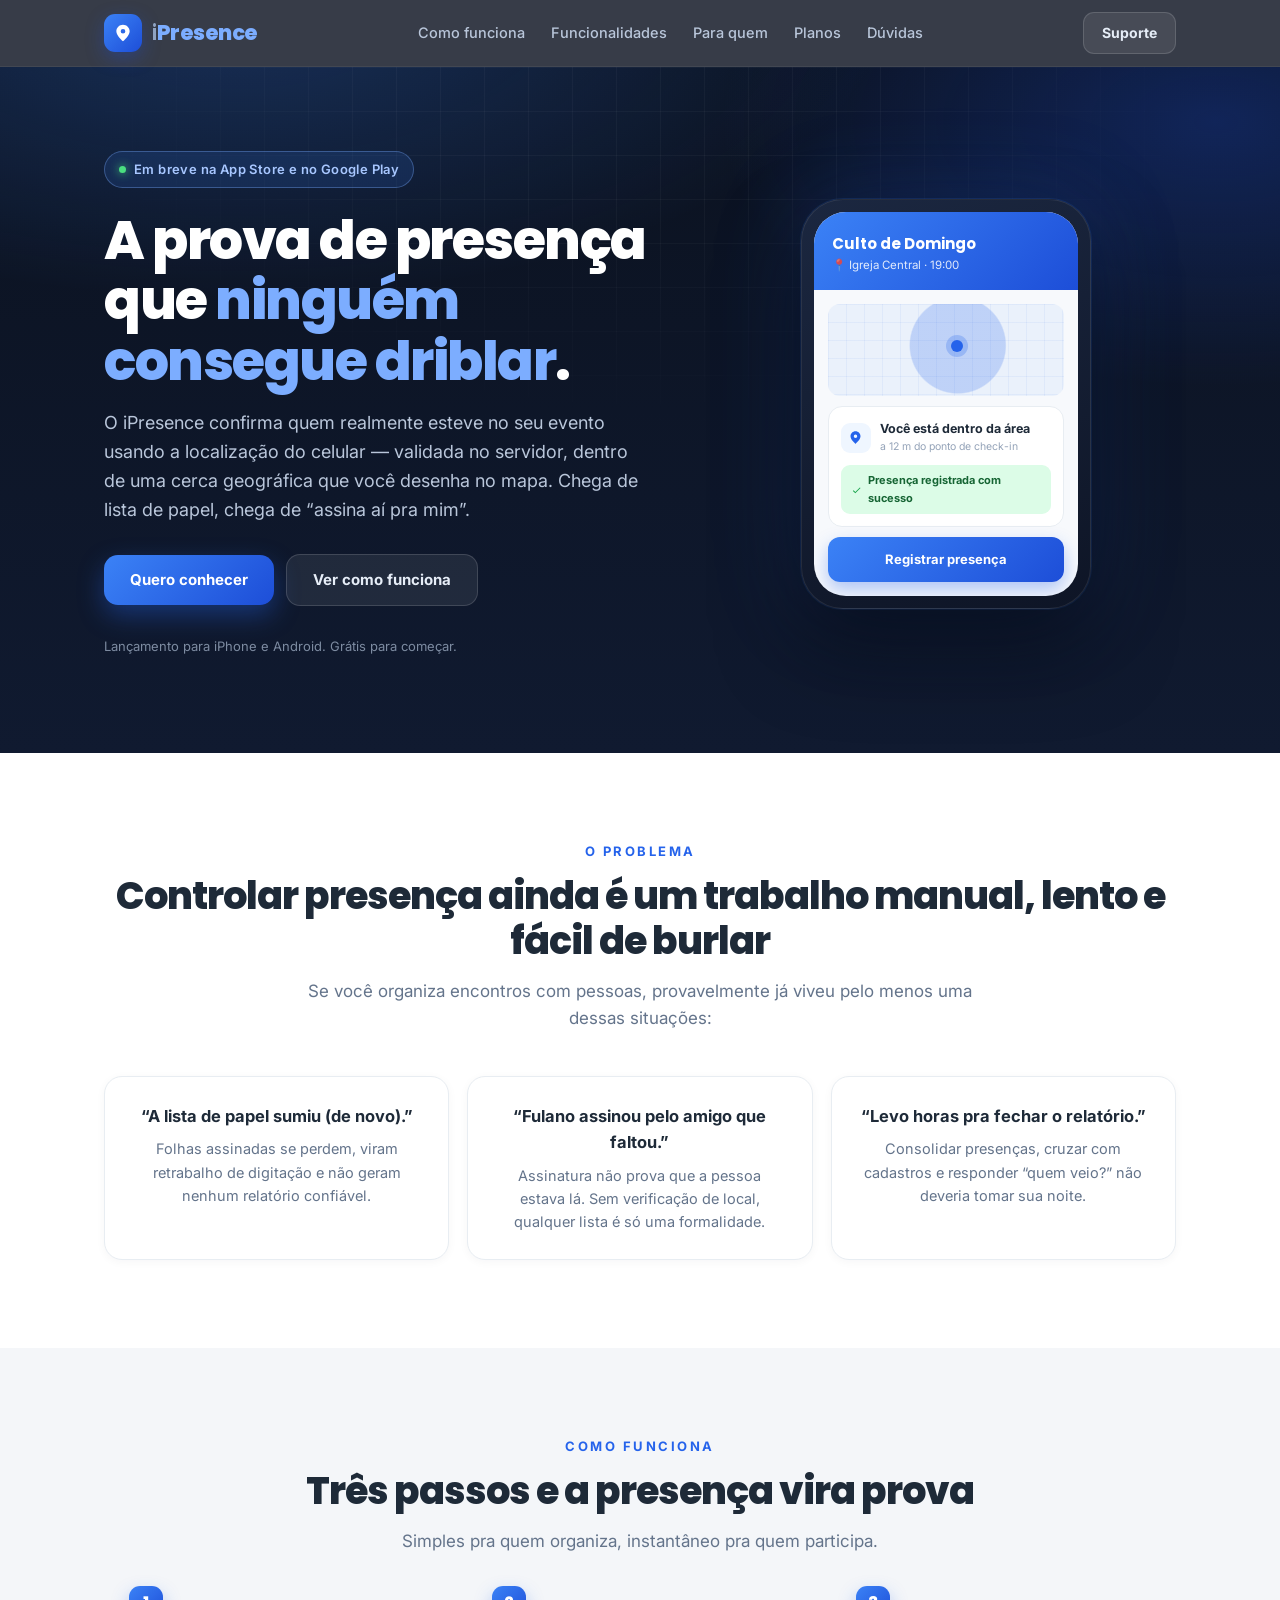
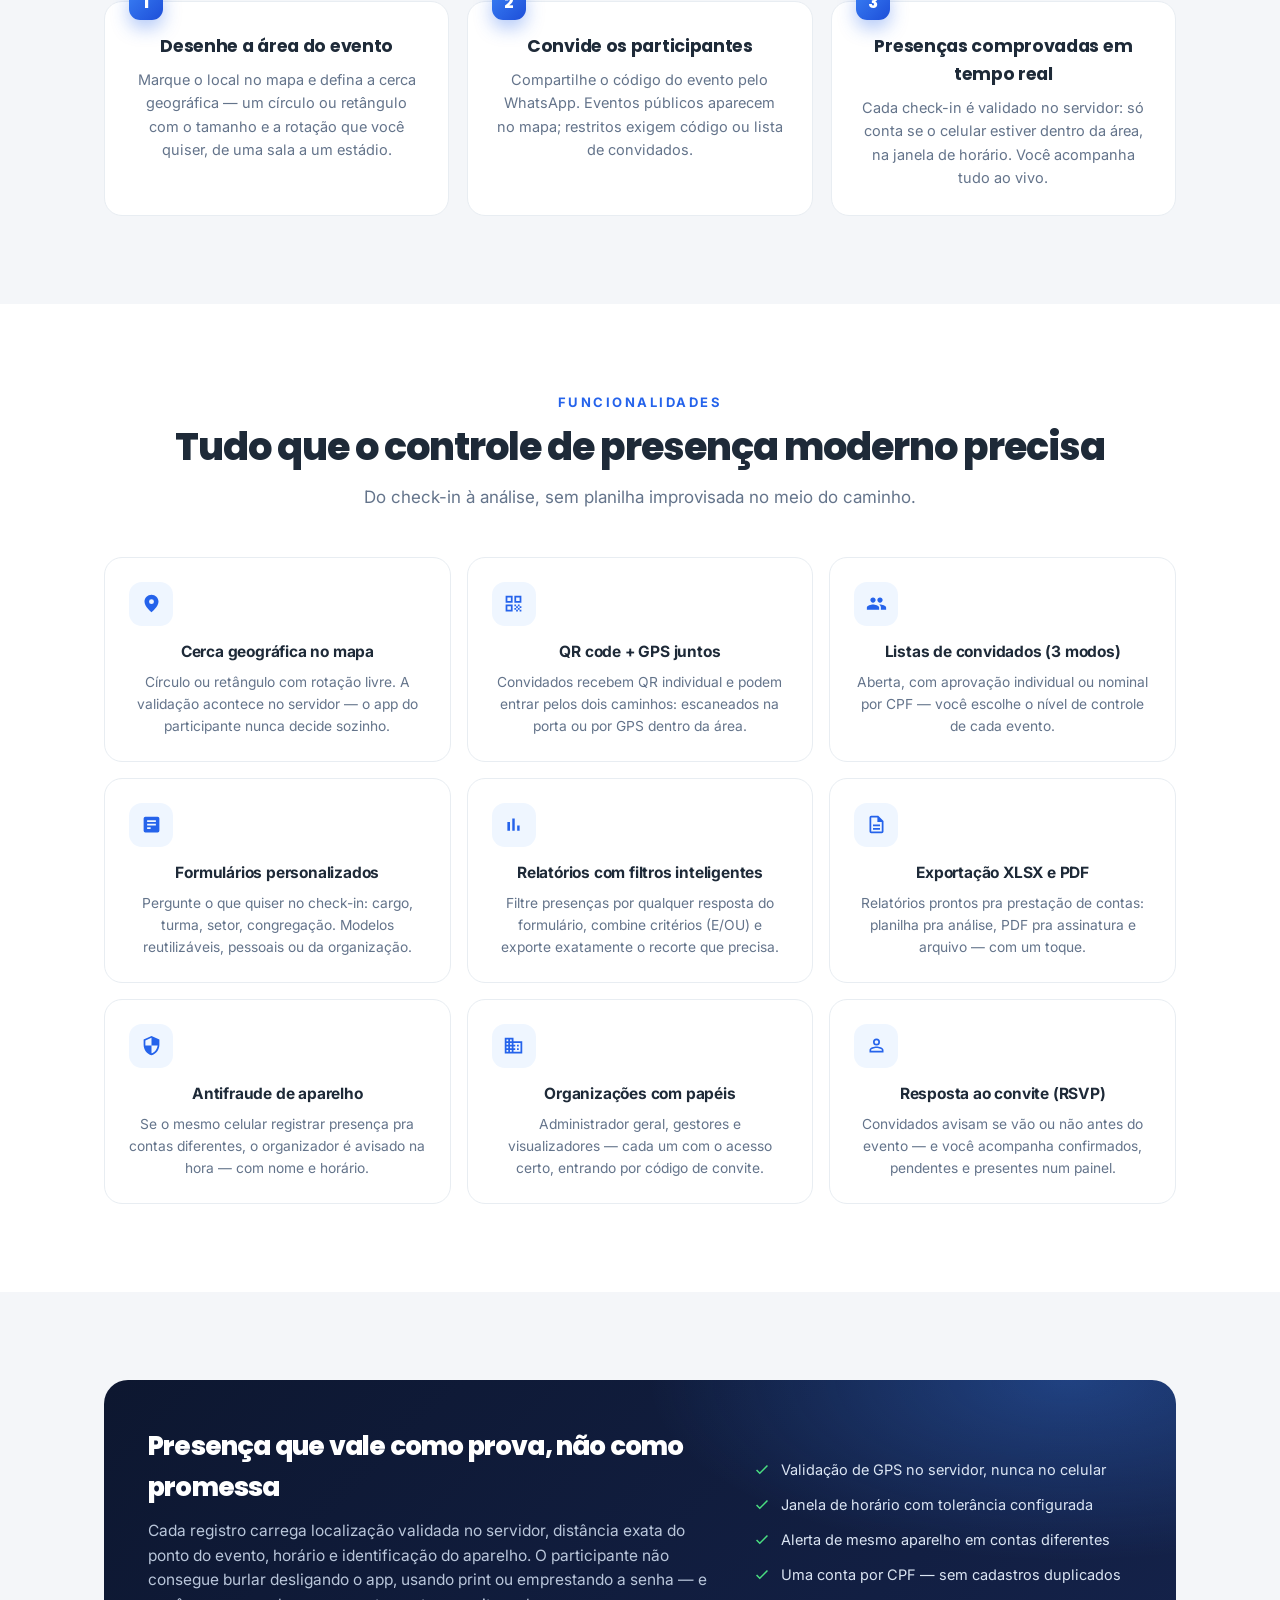
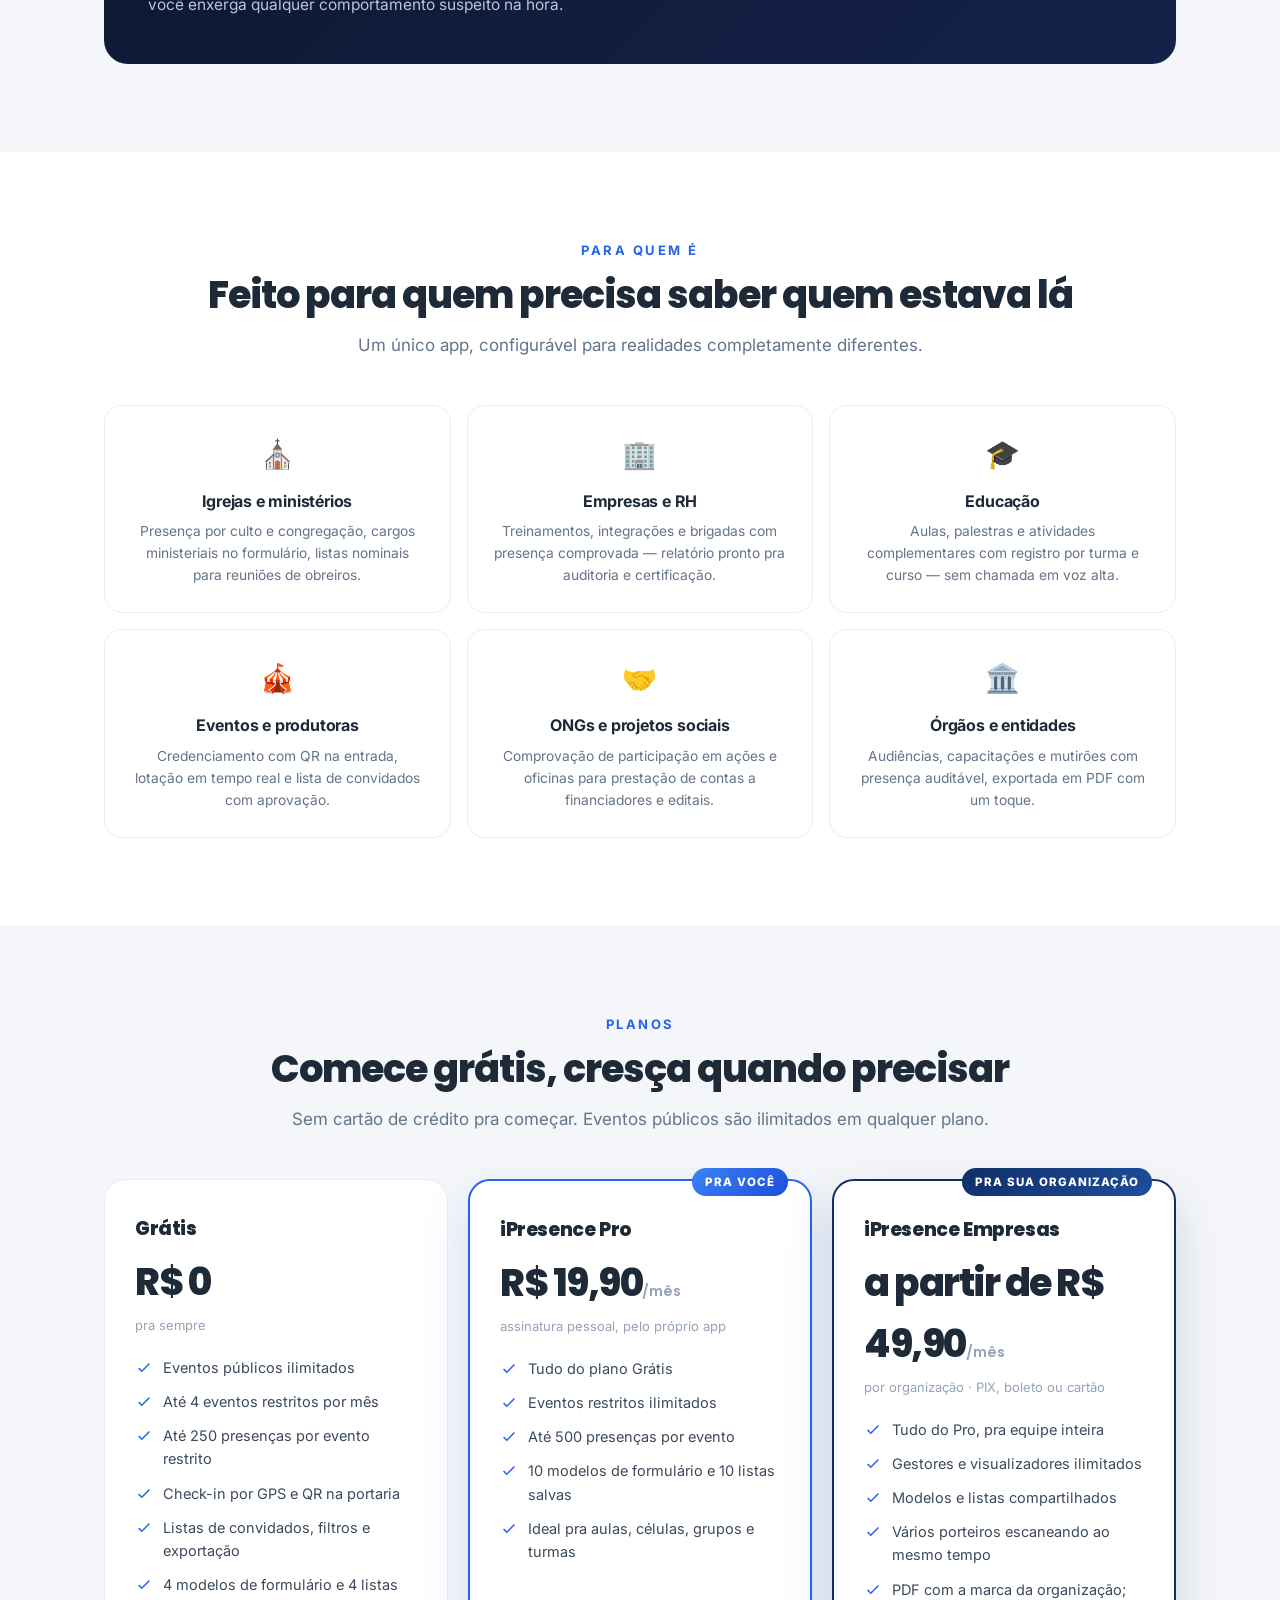
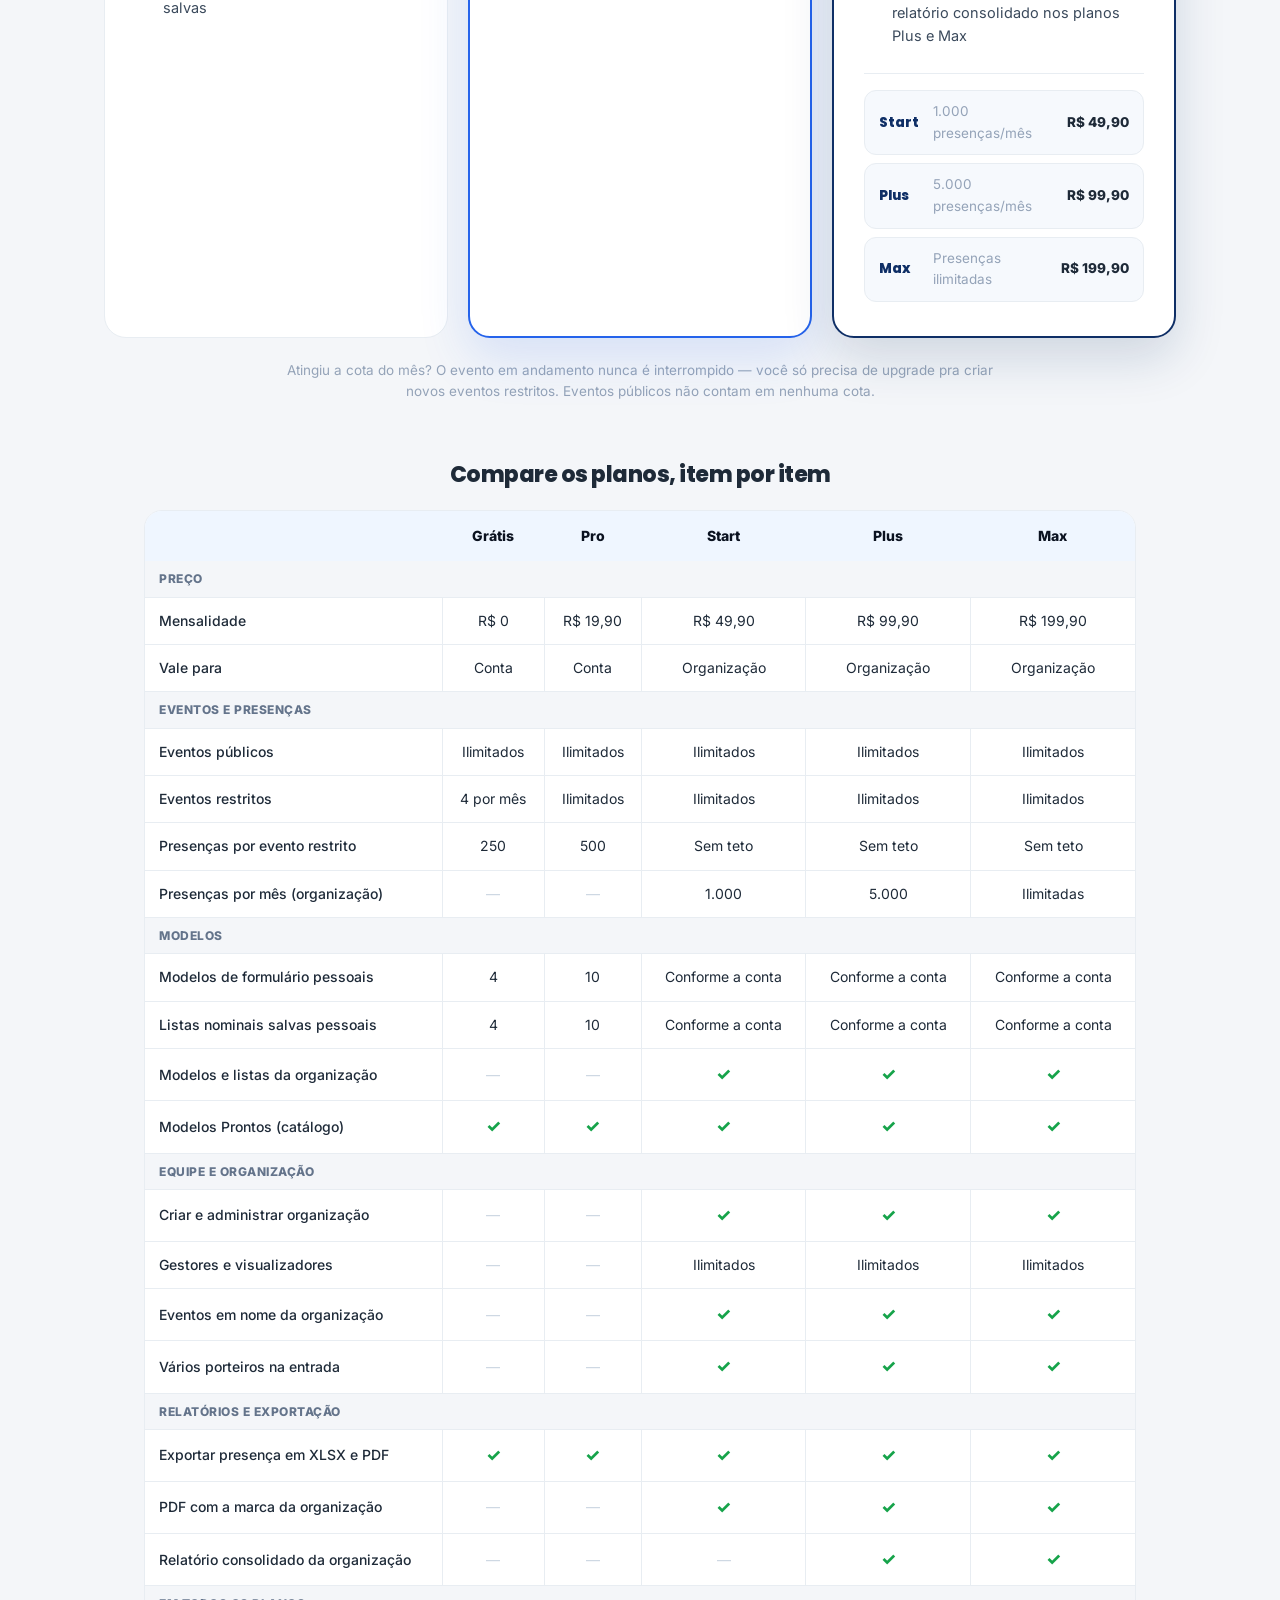
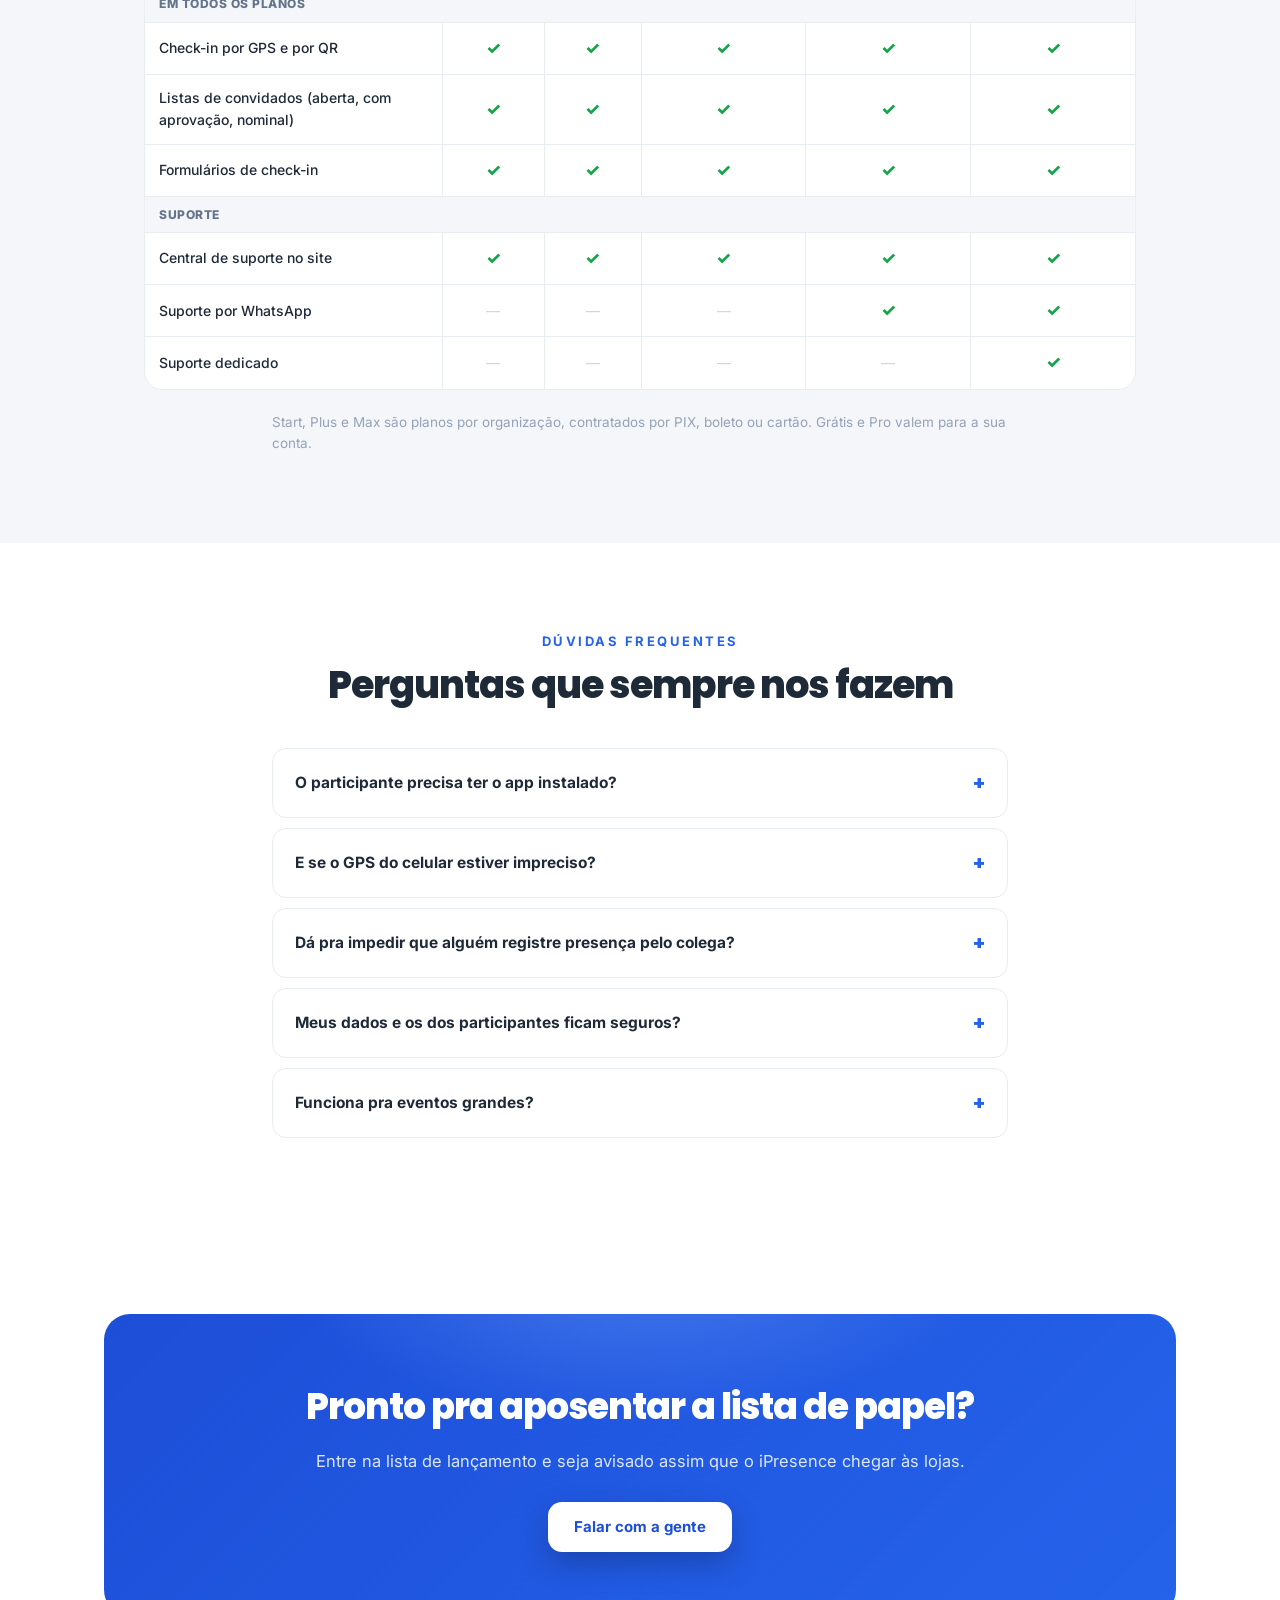
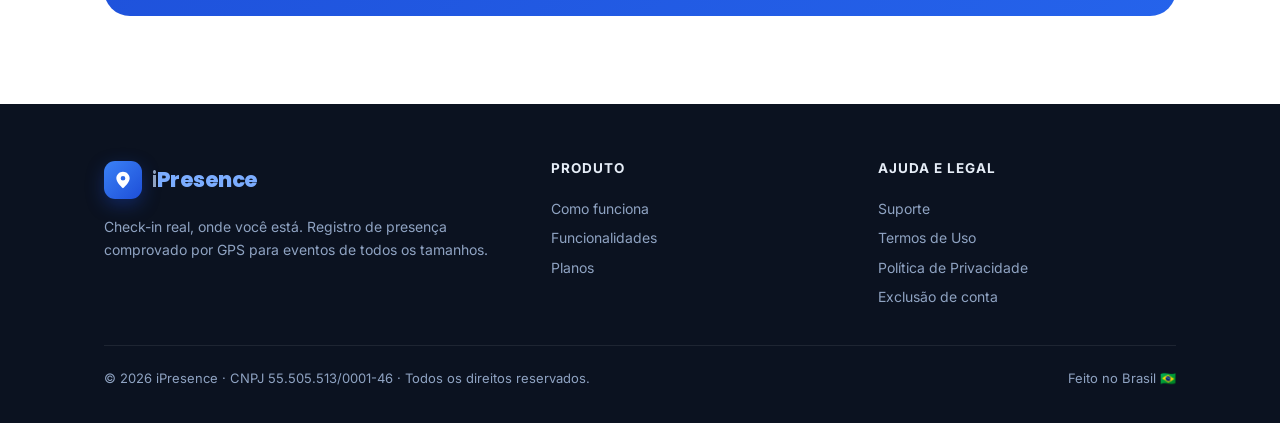
==== commit b969f920: "Termos de Uso + links (site e suporte) Co-Authored-By: Claude Sonnet 5.5 <noreply@anthropic.com>" ====
--- a/index.html
+++ b/index.html
@@ -417,6 +417,7 @@
         <h4>Ajuda e legal</h4>
         <ul>
           <li><a href="/suporte.html">Suporte</a></li>
+          <li><a href="/termos.html">Termos de Uso</a></li>
           <li><a href="/privacidade.html">Política de Privacidade</a></li>
           <li><a href="/exclusao-de-conta.html">Exclusão de conta</a></li>
         </ul>
